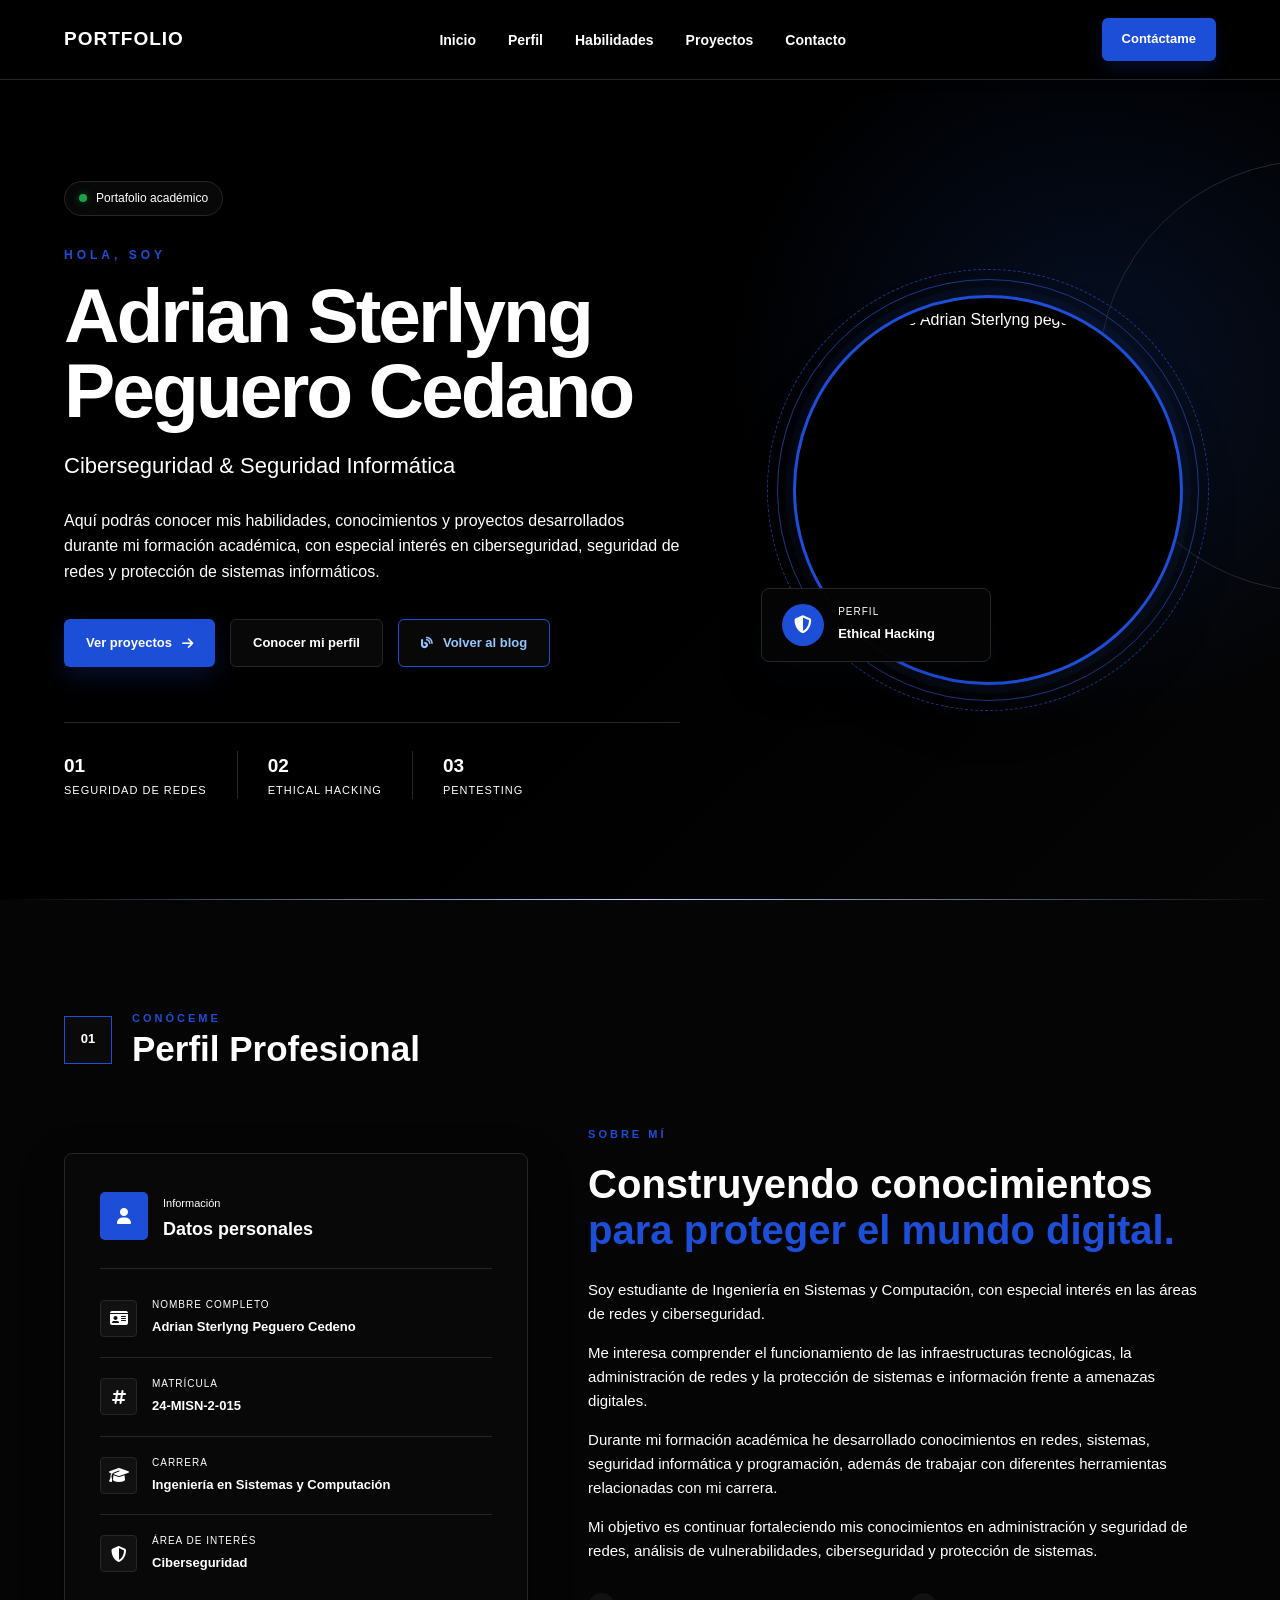
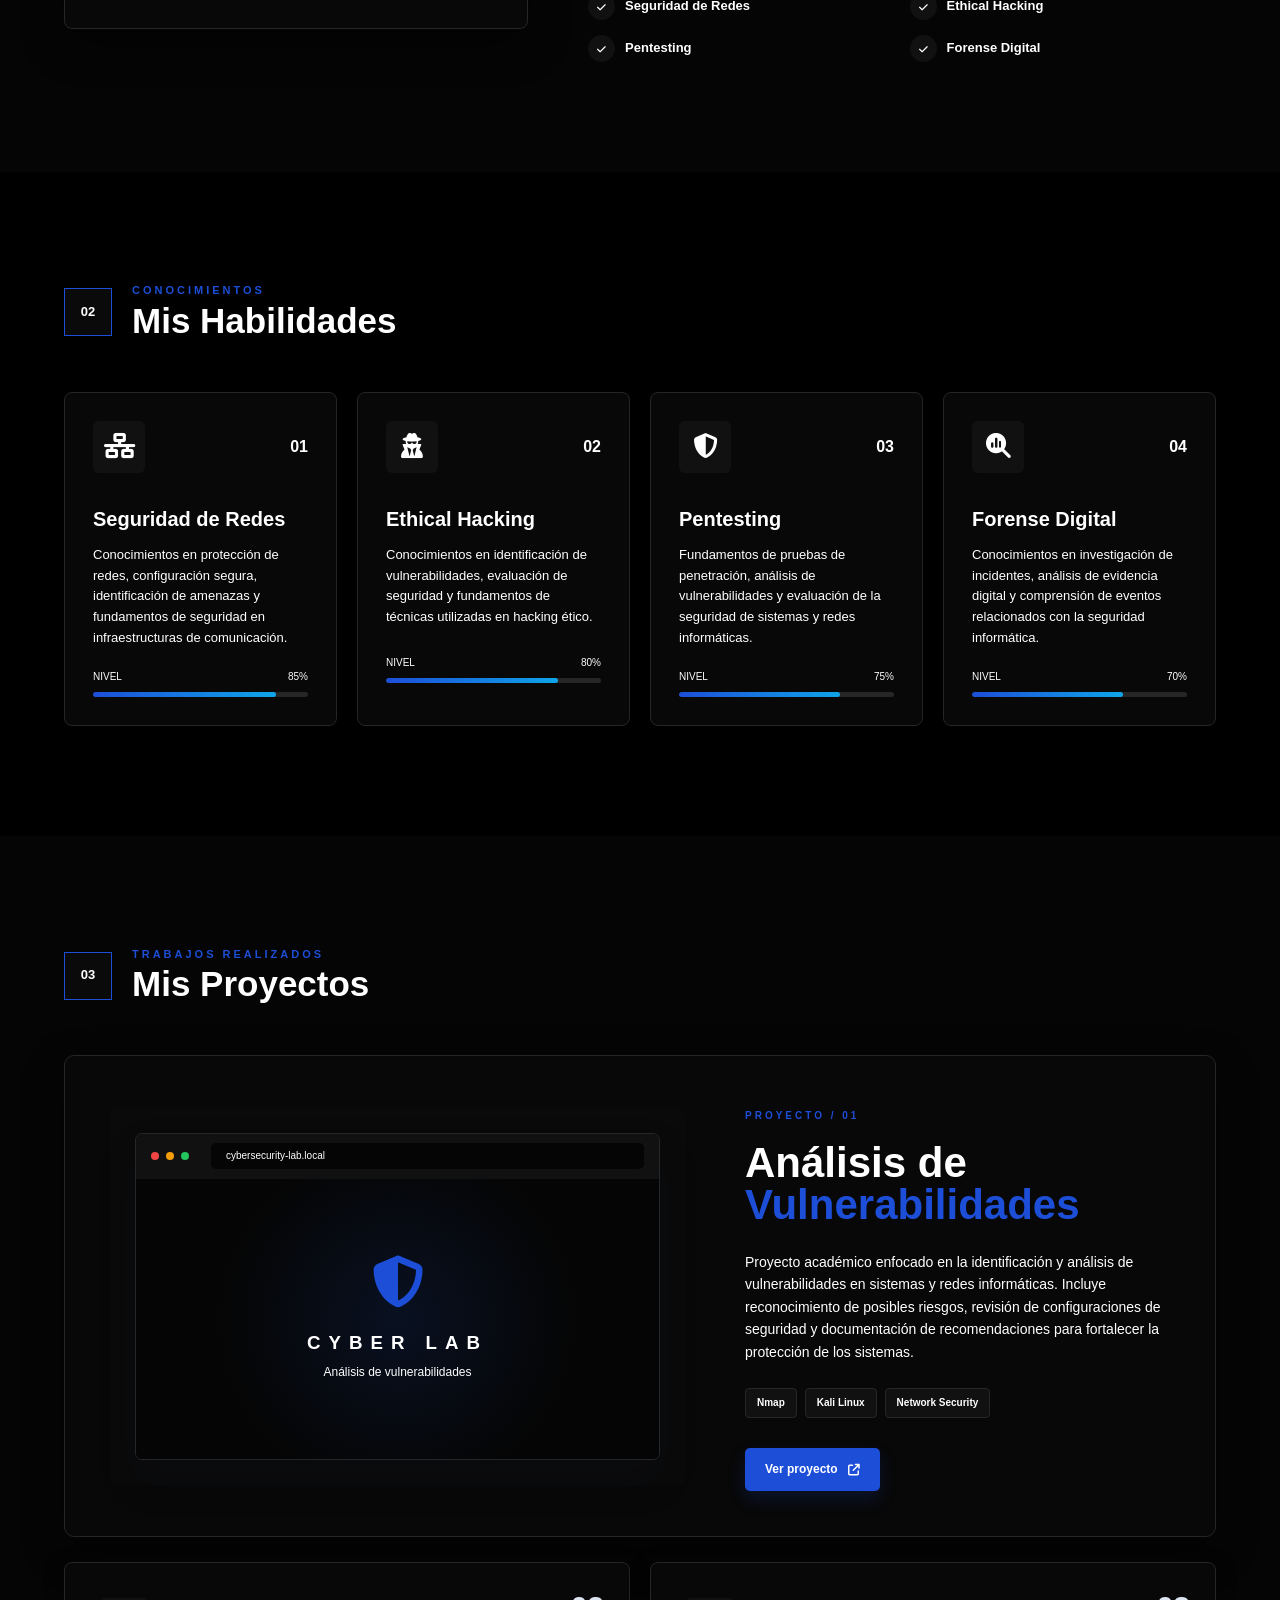
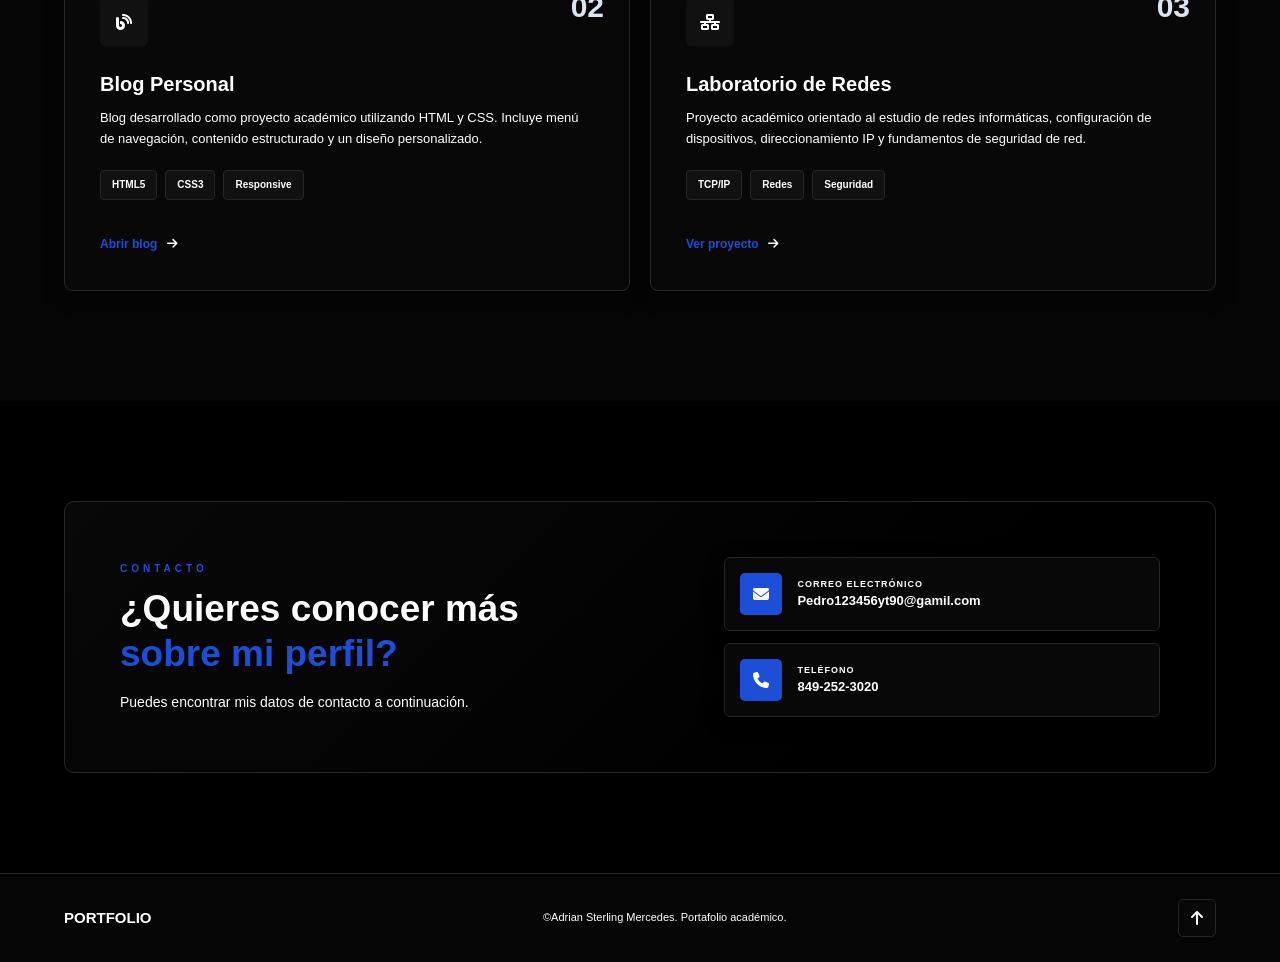
==== index.html @ 62df1074 "Update fmt.Println message from 'Hello' to 'Goodbye'" ====
<!DOCTYPE html>
<html lang="es">

<head>

    <meta charset="UTF-8">

    <meta name="viewport"
          content="width=device-width, initial-scale=1.0">

    <title>Portafolio | Adrian Sterlyng Peguero Cedano</title>

    <!-- CSS -->
    <link rel="stylesheet" href="style.css">

    <!-- FONT AWESOME -->
    <link rel="stylesheet"
          href="https://cdnjs.cloudflare.com/ajax/libs/font-awesome/6.5.2/css/all.min.css">

</head>


<body>


<!-- ==================================================
     HEADER
================================================== -->

<header class="header">

    <div class="container navbar">


        <!-- LOGO -->

        <a href="#inicio" class="logo">

            <span></span>PORTFOLIO

        </a>


        <!-- MENÚ -->

        <nav>

            <ul class="menu">

                <li>
                    <a href="#inicio">
                        Inicio
                    </a>
                </li>

                <li>
                    <a href="#perfil">
                        Perfil
                    </a>
                </li>

                <li>
                    <a href="#habilidades">
                        Habilidades
                    </a>
                </li>

                <li>
                    <a href="#proyectos">
                        Proyectos
                    </a>
                </li>

                <li>
                    <a href="#contacto">
                        Contacto
                    </a>
                </li>

            </ul>

        </nav>


        <a href="#contacto"
           class="btn-menu">

            Contáctame

        </a>


    </div>

</header>



<!-- ==================================================
     INICIO
================================================== -->

<section id="inicio"
         class="hero">


    <div class="container hero-grid">


        <!-- INFORMACIÓN -->

        <div class="hero-content">


            <div class="estado">

                <span></span>

                Portafolio académico

            </div>


            <p class="small-title">
                HOLA, SOY
            </p>


            <h1>

                <span>
                    Adrian Sterlyng Peguero Cedano
                </span>

            </h1>


            <h2>
                Ciberseguridad & Seguridad Informática
            </h2>


            <p class="hero-description">

                Aquí podrás conocer mis habilidades,
                conocimientos y proyectos desarrollados
                durante mi formación académica, con especial
                interés en ciberseguridad, seguridad de redes
                y protección de sistemas informáticos.

            </p>



            <!-- BOTONES -->

            <div class="hero-buttons">


                <a href="#proyectos"
                   class="btn-primary">

                    Ver proyectos

                    <i class="fa-solid fa-arrow-right"></i>

                </a>


                <a href="#perfil"
                   class="btn-secondary">

                    Conocer mi perfil

                </a>


                <!--
                    IMPORTANTE:
                    AJUSTA LA RUTA SI TU CARPETA "blog"
                    NO ESTÁ AL MISMO NIVEL QUE "portafolio".
                -->

         <a href="https://yudaymi.github.io/portafolio/blog/index.html"
                   class="btn-blog">

                    <i class="fa-solid fa-blog"></i>

                    Volver al blog

                </a>


            </div>




            <!-- ÁREAS -->

            <div class="quick-info">


                <div>

                    <strong>01</strong>

                    <span>
                        Seguridad de Redes
                    </span>

                </div>


                <div>

                    <strong>02</strong>

                    <span>
                        Ethical Hacking
                    </span>

                </div>


                <div>

                    <strong>03</strong>

                    <span>
                        Pentesting
                    </span>

                </div>


            </div>


        </div>



        <!-- FOTO -->

        <div class="hero-image">


            <div class="image-frame">


               <img src="img/adrian.png"
     alt="Fotografía de Adrian Sterlyng peguero cedeno">

                <div class="image-tag">


                    <i class="fa-solid fa-shield-halved"></i>


                    <div>

                        <small>
                            Perfil
                        </small>

                        <strong>
                            Ethical Hacking
                        </strong>

                    </div>


                </div>


            </div>


        </div>


    </div>


</section>



<!-- ==================================================
     PERFIL
================================================== -->

<section id="perfil"
         class="profile-section">


    <div class="container">


        <!-- CABECERA -->

        <div class="section-header">


            <span class="section-number">
                01
            </span>


            <div>

                <p>
                    CONÓCEME
                </p>

                <h2>
                    Perfil Profesional
                </h2>

            </div>


        </div>



        <div class="profile-grid">



            <!-- DATOS PERSONALES -->

            <div class="personal-card">


                <div class="card-header">


                    <div class="profile-icon">

                        <i class="fa-solid fa-user"></i>

                    </div>


                    <div>

                        <small>
                            Información
                        </small>

                        <h3>
                            Datos personales
                        </h3>

                    </div>


                </div>



                <div class="personal-info">



                    <!-- NOMBRE -->

                    <div class="info-row">


                        <div class="info-icon">

                            <i class="fa-solid fa-id-card"></i>

                        </div>


                        <div>

                            <span>
                                Nombre completo
                            </span>

                            <strong>
                                Adrian Sterlyng Peguero Cedeno
                            </strong>

                        </div>


                    </div>



                    <!-- MATRÍCULA -->

                    <div class="info-row">


                        <div class="info-icon">

                            <i class="fa-solid fa-hashtag"></i>

                        </div>


                        <div>

                            <span>
                                Matrícula
                            </span>

                            <!-- CAMBIA TU MATRÍCULA -->
                            <strong>
                                24-MISN-2-015
                            </strong>

                        </div>


                    </div>



                    <!-- CARRERA -->

                    <div class="info-row">


                        <div class="info-icon">

                            <i class="fa-solid fa-graduation-cap"></i>

                        </div>


                        <div>

                            <span>
                                Carrera
                            </span>

                            <strong>
                                Ingeniería en Sistemas y Computación
                            </strong>

                        </div>


                    </div>



                    <!-- ÁREA -->

                    <div class="info-row">


                        <div class="info-icon">

                            <i class="fa-solid fa-shield-halved"></i>

                        </div>


                        <div>

                            <span>
                                Área de interés
                            </span>

                            <strong>
                                Ciberseguridad
                            </strong>

                        </div>


                    </div>


                </div>


            </div>



            <!-- SOBRE MÍ -->

            <div class="about-content">


                <span class="tag">

                    SOBRE MÍ

                </span>


                <h3>

                    Construyendo conocimientos

                    <span>
                        para proteger el mundo digital.
                    </span>

                </h3>


                <p>

                    Soy estudiante de Ingeniería en Sistemas
                    y Computación, con especial interés en las
                    áreas de redes y ciberseguridad.

                </p>


                <p>

                    Me interesa comprender el funcionamiento
                    de las infraestructuras tecnológicas,
                    la administración de redes y la protección
                    de sistemas e información frente a amenazas
                    digitales.

                </p>


                <p>

                    Durante mi formación académica he desarrollado
                    conocimientos en redes, sistemas, seguridad
                    informática y programación, además de trabajar
                    con diferentes herramientas relacionadas
                    con mi carrera.

                </p>


                <p>

                    Mi objetivo es continuar fortaleciendo mis
                    conocimientos en administración y seguridad
                    de redes, análisis de vulnerabilidades,
                    ciberseguridad y protección de sistemas.

                </p>



                <!-- ÁREAS -->

                <div class="about-features">


                    <div>

                        <i class="fa-solid fa-check"></i>

                        Seguridad de Redes

                    </div>


                    <div>

                        <i class="fa-solid fa-check"></i>

                        Ethical Hacking

                    </div>


                    <div>

                        <i class="fa-solid fa-check"></i>

                        Pentesting

                    </div>


                    <div>

                        <i class="fa-solid fa-check"></i>

                        Forense Digital

                    </div>


                </div>


            </div>


        </div>


    </div>


</section>



<!-- ==================================================
     HABILIDADES
================================================== -->

<section id="habilidades"
         class="skills-section">


    <div class="container">


        <!-- CABECERA -->

        <div class="section-header">


            <span class="section-number">
                02
            </span>


            <div>

                <p>
                    CONOCIMIENTOS
                </p>

                <h2>
                    Mis Habilidades
                </h2>

            </div>


        </div>



        <div class="skills-grid">



            <!-- ======================================
                 SEGURIDAD DE REDES
            ======================================= -->

            <article class="skill-card">


                <div class="skill-top">


                    <div class="skill-icon">

                        <i class="fa-solid fa-network-wired"></i>

                    </div>


                    <span>
                        01
                    </span>


                </div>


                <h3>
                    Seguridad de Redes
                </h3>


                <p>

                    Conocimientos en protección de redes,
                    configuración segura, identificación de
                    amenazas y fundamentos de seguridad en
                    infraestructuras de comunicación.

                </p>


                <div class="progress">


                    <div class="progress-info">

                        <span>Nivel</span>

                        <span>85%</span>

                    </div>


                    <div class="progress-bar">

                        <span style="width: 85%;"></span>

                    </div>


                </div>


            </article>



            <!-- ======================================
                 ETHICAL HACKING
            ======================================= -->

            <article class="skill-card">


                <div class="skill-top">


                    <div class="skill-icon">

                        <i class="fa-solid fa-user-secret"></i>

                    </div>


                    <span>
                        02
                    </span>


                </div>


                <h3>
                    Ethical Hacking
                </h3>


                <p>

                    Conocimientos en identificación de
                    vulnerabilidades, evaluación de seguridad
                    y fundamentos de técnicas utilizadas
                    en hacking ético.

                </p>


                <div class="progress">


                    <div class="progress-info">

                        <span>Nivel</span>

                        <span>80%</span>

                    </div>


                    <div class="progress-bar">

                        <span style="width: 80%;"></span>

                    </div>


                </div>


            </article>



            <!-- ======================================
                 PENTESTING
            ======================================= -->

            <article class="skill-card">


                <div class="skill-top">


                    <div class="skill-icon">

                        <i class="fa-solid fa-shield-halved"></i>

                    </div>


                    <span>
                        03
                    </span>


                </div>


                <h3>
                    Pentesting
                </h3>


                <p>

                    Fundamentos de pruebas de penetración,
                    análisis de vulnerabilidades y evaluación
                    de la seguridad de sistemas y redes
                    informáticas.

                </p>


                <div class="progress">


                    <div class="progress-info">

                        <span>Nivel</span>

                        <span>75%</span>

                    </div>


                    <div class="progress-bar">

                        <span style="width: 75%;"></span>

                    </div>


                </div>


            </article>



            <!-- ======================================
                 FORENSE DIGITAL
            ======================================= -->

            <article class="skill-card">


                <div class="skill-top">


                    <div class="skill-icon">

                        <i class="fa-solid fa-magnifying-glass-chart"></i>

                    </div>


                    <span>
                        04
                    </span>


                </div>


                <h3>
                    Forense Digital
                </h3>


                <p>

                    Conocimientos en investigación de
                    incidentes, análisis de evidencia digital
                    y comprensión de eventos relacionados
                    con la seguridad informática.

                </p>


                <div class="progress">


                    <div class="progress-info">

                        <span>Nivel</span>

                        <span>70%</span>

                    </div>


                    <div class="progress-bar">

                        <span style="width: 70%;"></span>

                    </div>


                </div>


            </article>


        </div>


    </div>


</section>



<!-- ==================================================
     PROYECTOS
================================================== -->

<section id="proyectos"
         class="projects-section">


    <div class="container">


        <!-- CABECERA -->

        <div class="section-header">


            <span class="section-number">
                03
            </span>


            <div>

                <p>
                    TRABAJOS REALIZADOS
                </p>

                <h2>
                    Mis Proyectos
                </h2>

            </div>


        </div>



        <!-- ==================================================
             PROYECTO 01
             CIBERSEGURIDAD
        ================================================== -->

        <article class="project-large">


            <!-- PARTE IZQUIERDA -->

            <div class="project-preview">


                <div class="browser">


                    <!-- BARRA DEL NAVEGADOR -->

                    <div class="browser-top">


                        <span></span>

                        <span></span>

                        <span></span>


                        <div class="browser-url">

                            cybersecurity-lab.local

                        </div>


                    </div>



                    <!-- CONTENIDO -->

                    <div class="browser-content">


                        <i class="fa-solid fa-shield-halved"></i>


                        <h3>
                            CYBER LAB
                        </h3>


                        <p>
                            Análisis de vulnerabilidades
                        </p>


                    </div>


                </div>


            </div>



            <!-- PARTE DERECHA -->

            <div class="project-description">


                <span class="project-number">

                    PROYECTO / 01

                </span>


                <h3>

                    Análisis de

                    <span>
                        Vulnerabilidades
                    </span>

                </h3>


                <p>

                    Proyecto académico enfocado en la
                    identificación y análisis de vulnerabilidades
                    en sistemas y redes informáticas.

                    Incluye reconocimiento de posibles riesgos,
                    revisión de configuraciones de seguridad
                    y documentación de recomendaciones para
                    fortalecer la protección de los sistemas.

                </p>



                <!-- TECNOLOGÍAS -->

                <div class="technologies">


                    <span>
                        Nmap
                    </span>


                    <span>
                        Kali Linux
                    </span>


                    <span>
                        Network Security
                    </span>


                </div>



                <a href="#"
                   class="project-button">

                    Ver proyecto

                    <i class="fa-solid fa-arrow-up-right-from-square"></i>

                </a>


            </div>


        </article>



        <!-- ==================================================
             PROYECTOS SECUNDARIOS
        ================================================== -->

        <div class="small-projects">



            <!-- ==================================================
                 PROYECTO 02
                 BLOG OBLIGATORIO
            ================================================== -->

            <article class="small-project">


                <span>
                    02
                </span>


                <div class="small-icon">

                    <i class="fa-solid fa-blog"></i>

                </div>


                <h3>
                    Blog Personal
                </h3>


                <p>

                    Blog desarrollado como proyecto académico
                    utilizando HTML y CSS. Incluye menú de
                    navegación, contenido estructurado y
                    un diseño personalizado.

                </p>



                <div class="technologies">


                    <span>
                        HTML5
                    </span>


                    <span>
                        CSS3
                    </span>


                    <span>
                        Responsive
                    </span>


                </div>



                <!--
                    IMPORTANTE:
                    AJUSTA LA RUTA SI TU CARPETA "blog"
                    NO ESTÁ AL MISMO NIVEL QUE "portafolio".
                -->

                <a href="https://yudaymi.github.io/portafolio/blog/">

                    Abrir blog

                    <i class="fa-solid fa-arrow-right"></i>

                </a>


            </article>



            <!-- ==================================================
                 PROYECTO 03
                 REDES
            ================================================== -->

            <article class="small-project">


                <span>
                    03
                </span>


                <div class="small-icon">

                    <i class="fa-solid fa-network-wired"></i>

                </div>


                <h3>
                    Laboratorio de Redes
                </h3>


                <p>

                    Proyecto académico orientado al estudio
                    de redes informáticas, configuración de
                    dispositivos, direccionamiento IP y
                    fundamentos de seguridad de red.

                </p>



                <div class="technologies">


                    <span>
                        TCP/IP
                    </span>


                    <span>
                        Redes
                    </span>


                    <span>
                        Seguridad
                    </span>


                </div>



                <a href="#">

                    Ver proyecto

                    <i class="fa-solid fa-arrow-right"></i>

                </a>


            </article>


        </div>


    </div>


</section>



<!-- ==================================================
     CONTACTO
================================================== -->

<section id="contacto"
         class="contact-section">


    <div class="container">


        <div class="contact-box">



            <!-- TEXTO -->

            <div class="contact-content">


                <p class="contact-small">

                    CONTACTO

                </p>


                <h2>

                    ¿Quieres conocer más

                    <span>
                        sobre mi perfil?
                    </span>

                </h2>


                <p>

                    Puedes encontrar mis datos de contacto
                    a continuación.

                </p>


            </div>



            <!-- DATOS -->

            <div class="contact-data">



                <!-- CORREO -->

                <a href="mailto:tucorreo@email.com">


                    <div>

                        <i class="fa-solid fa-envelope"></i>

                    </div>


                    <span>

                        <small>
                            Correo electrónico
                        </small>

                       Pedro123456yt90@gamil.com

                    </span>


                </a>



                <!-- TELÉFONO -->

                <a href="tel:0000000000">


                    <div>

                        <i class="fa-solid fa-phone"></i>

                    </div>


                    <span>

                        <small>
                            Teléfono
                        </small>

                        849-252-3020

                    </span>


                </a>


            </div>


        </div>


    </div>


</section>



<!-- ==================================================
     FOOTER
================================================== -->

<footer>


    <div class="container footer-content">


        <a href="#inicio"
           class="footer-logo">

            <span></span>PORTFOLIO

        </a>


        <p>

            ©Adrian Sterling Mercedes.
            Portafolio académico.

        </p>


        <a href="#inicio"
           class="go-top">

            <i class="fa-solid fa-arrow-up"></i>

        </a>


    </div>


</footer>


</body>

</html>
---- style.css ----
/* ==========================================
   CONFIGURACIÓN GENERAL
========================================== */

* {
    margin: 0;
    padding: 0;
    box-sizing: border-box;
}

:root {
    --white: #ffffff;
    --background: #ffffff;
    --background-soft: #f8fafc;
    --background-blue: #f1f6ff;

    --blue: #1d4ed8;
    --blue-dark: #163ba8;
    --blue-light: #2563eb;
    --cyan: #0284c7;

    --title: #0f172a;
    --text: #334155;
    --gray: #64748b;
    --gray-light: #94a3b8;

    --border: #e2e8f0;
    --border-blue: #bfdbfe;

    --shadow-sm: 0 5px 20px rgba(15, 23, 42, 0.06);
    --shadow-md: 0 15px 40px rgba(15, 23, 42, 0.09);
    --shadow-blue: 0 15px 40px rgba(37, 99, 235, 0.12);
}

html {
    scroll-behavior: smooth;
}

body {
    font-family: Arial, Helvetica, sans-serif;
    background: var(--background);
    color: var(--text);
    line-height: 1.6;
}

.container {
    width: 90%;
    max-width: 1200px;
    margin: auto;
}

section {
    scroll-margin-top: 90px;
}


/* ==========================================
   HEADER
========================================== */

.header {
    height: 80px;
    background: rgba(255, 255, 255, 0.96);
    border-bottom: 1px solid var(--border);

    position: sticky;
    top: 0;
    z-index: 1000;

    backdrop-filter: blur(12px);
    box-shadow: 0 2px 15px rgba(15, 23, 42, 0.04);
}

.navbar {
    height: 100%;

    display: flex;
    align-items: center;
    justify-content: space-between;
}

.logo {
    color: var(--title);
    text-decoration: none;

    font-weight: 800;
    font-size: 19px;
    letter-spacing: 1px;
}

.logo span {
    color: var(--blue);
}


/* ==========================================
   MENÚ
========================================== */

.menu {
    display: flex;
    align-items: center;
    gap: 32px;

    list-style: none;
}

.menu a {
    position: relative;

    text-decoration: none;
    color: var(--gray);

    font-size: 14px;
    font-weight: 600;

    transition: 0.3s;
}

.menu a::after {
    content: "";

    position: absolute;

    left: 0;
    bottom: -8px;

    width: 0;
    height: 2px;

    background: var(--blue);

    transition: 0.3s;
}

.menu a:hover {
    color: var(--blue);
}

.menu a:hover::after {
    width: 100%;
}

.btn-menu {
    text-decoration: none;

    background: var(--blue);
    color: white;

    padding: 11px 20px;

    border-radius: 6px;

    font-size: 13px;
    font-weight: bold;

    box-shadow: 0 8px 18px rgba(29, 78, 216, 0.18);

    transition: 0.3s;
}

.btn-menu:hover {
    background: var(--blue-dark);
    transform: translateY(-2px);
}


/* ==========================================
   HERO
========================================== */

.hero {
    min-height: calc(100vh - 80px);

    display: flex;
    align-items: center;

    position: relative;
    overflow: hidden;

    background:
        radial-gradient(
            circle at 85% 35%,
            rgba(37, 99, 235, 0.10),
            transparent 30%
        ),
        linear-gradient(
            135deg,
            #ffffff 0%,
            #ffffff 55%,
            #f5f9ff 100%
        );
}

.hero::before {
    content: "";

    position: absolute;

    left: 0;
    bottom: 0;

    width: 100%;
    height: 1px;

    background: linear-gradient(
        90deg,
        transparent,
        #bfdbfe,
        transparent
    );
}

.hero::after {
    content: "";

    position: absolute;

    width: 430px;
    height: 430px;

    right: -250px;
    top: 80px;

    border: 1px solid #dbeafe;
    border-radius: 50%;

    z-index: 0;
}

.hero-grid {
    display: grid;

    grid-template-columns: 1.15fr 0.85fr;

    align-items: center;

    gap: 80px;

    padding-top: 70px;
    padding-bottom: 70px;

    position: relative;
    z-index: 2;
}


/* ==========================================
   ESTADO
========================================== */

.estado {
    display: inline-flex;
    align-items: center;

    gap: 9px;

    color: var(--gray);

    border: 1px solid var(--border);
    background: white;

    padding: 7px 14px;

    border-radius: 30px;

    font-size: 12px;

    margin-bottom: 30px;

    box-shadow: var(--shadow-sm);
}

.estado span {
    width: 8px;
    height: 8px;

    background: #16a34a;

    border-radius: 50%;

    box-shadow: 0 0 8px rgba(22, 163, 74, 0.5);
}


/* ==========================================
   TEXTO HERO
========================================== */

.small-title {
    color: var(--blue);

    letter-spacing: 4px;

    font-size: 12px;
    font-weight: 800;

    margin-bottom: 13px;
}

.hero h1 {
    font-size: clamp(48px, 6vw, 82px);

    line-height: 0.98;
    letter-spacing: -3px;

    color: var(--title);

    margin-bottom: 20px;
}

.hero h1 span {
    display: block;
    color: var(--blue);
}

.hero h2 {
    color: #475569;

    font-size: 22px;
    font-weight: 500;

    margin-bottom: 24px;
}

.hero-description {
    max-width: 630px;

    color: var(--gray);

    font-size: 16px;

    margin-bottom: 35px;
}


/* ==========================================
   BOTONES HERO
========================================== */

.hero-buttons {
    display: flex;
    flex-wrap: wrap;

    gap: 15px;

    margin-bottom: 55px;
}

.btn-primary,
.btn-secondary,
.btn-blog {
    display: inline-flex;

    align-items: center;
    justify-content: center;

    gap: 10px;

    min-height: 48px;

    padding: 0 22px;

    text-decoration: none;

    font-size: 13px;
    font-weight: bold;

    border-radius: 6px;

    transition: 0.3s;
}

.btn-primary {
    background: var(--blue);
    color: white;

    box-shadow: 0 10px 25px rgba(29, 78, 216, 0.20);
}

.btn-primary:hover {
    transform: translateY(-3px);

    background: var(--blue-dark);

    box-shadow: 0 15px 30px rgba(29, 78, 216, 0.25);
}

.btn-secondary {
    color: var(--title);

    border: 1px solid var(--border);

    background: white;
}

.btn-secondary:hover {
    color: var(--blue);

    border-color: var(--border-blue);

    background: var(--background-blue);

    transform: translateY(-3px);
}


/* BOTÓN VOLVER AL BLOG */

.btn-blog {
    color: var(--blue);

    border: 1px solid var(--border-blue);

    background: transparent;
}

.btn-blog i {
    font-size: 12px;
}

.btn-blog:hover {
    color: white;

    background: var(--blue);

    border-color: var(--blue);

    transform: translateY(-3px);

    box-shadow: 0 10px 25px rgba(29, 78, 216, 0.20);
}


/* ==========================================
   INFORMACIÓN RÁPIDA
========================================== */

.quick-info {
    display: flex;

    border-top: 1px solid var(--border);

    padding-top: 28px;
}

.quick-info div {
    min-width: 120px;

    padding-right: 30px;
    margin-right: 30px;

    border-right: 1px solid var(--border);
}

.quick-info div:last-child {
    border-right: none;
}

.quick-info strong {
    display: block;

    font-size: 19px;

    color: var(--title);
}

.quick-info span {
    display: block;

    color: var(--gray);

    font-size: 11px;

    text-transform: uppercase;

    letter-spacing: 1px;
}


/* ==========================================
   FOTO PERSONAL CIRCULAR
========================================== */

.hero-image {
    position: relative;

    display: flex;
    align-items: center;
    justify-content: center;
}

.image-frame {
    width: 390px;
    height: 390px;

    position: relative;

    padding: 9px;

    background: white;

    border: 3px solid var(--blue);

    border-radius: 50%;

    box-shadow:
        0 25px 60px rgba(15, 23, 42, 0.15),
        0 0 0 8px rgba(37, 99, 235, 0.05);
}


/* DECORACIÓN EXTERIOR */

.image-frame::before {
    content: "";

    position: absolute;

    width: 420px;
    height: 420px;

    top: 50%;
    left: 50%;

    transform: translate(-50%, -50%);

    border: 1px solid #bfdbfe;

    border-radius: 50%;

    z-index: -1;
}

.image-frame::after {
    content: "";

    position: absolute;

    width: 440px;
    height: 440px;

    top: 50%;
    left: 50%;

    transform: translate(-50%, -50%);

    border: 1px dashed #dbeafe;

    border-radius: 50%;

    z-index: -2;
}


/* IMAGEN */

.image-frame img {
    width: 100%;
    height: 100%;

    object-fit: cover;
    object-position: center;

    border-radius: 50%;

    display: block;
}


/* ==========================================
   TARJETA SOBRE FOTO
========================================== */

.image-tag {
    position: absolute;

    bottom: 20px;
    left: -35px;

    display: flex;
    align-items: center;

    gap: 14px;

    background: rgba(255, 255, 255, 0.98);

    border: 1px solid var(--border);

    padding: 15px 20px;

    min-width: 230px;

    border-radius: 8px;

    box-shadow: 0 18px 45px rgba(15, 23, 42, 0.15);

    z-index: 5;
}

.image-tag > i {
    width: 42px;
    height: 42px;

    display: grid;
    place-items: center;

    background: var(--blue);

    color: white;

    font-size: 18px;

    border-radius: 50%;
}

.image-tag small {
    display: block;

    color: var(--gray);

    font-size: 10px;

    text-transform: uppercase;

    letter-spacing: 1px;
}

.image-tag strong {
    color: var(--title);

    font-size: 13px;
}


/* ==========================================
   CABECERAS DE SECCIONES
========================================== */

.section-header {
    display: flex;

    align-items: center;

    gap: 20px;

    margin-bottom: 50px;
}

.section-number {
    display: grid;
    place-items: center;

    width: 48px;
    height: 48px;

    border: 1px solid var(--border-blue);

    background: #eff6ff;

    color: var(--blue);

    font-size: 13px;
    font-weight: 800;
}

.section-header p {
    color: var(--blue);

    font-size: 11px;
    font-weight: bold;

    letter-spacing: 3px;
}

.section-header h2 {
    color: var(--title);

    font-size: 35px;

    line-height: 1.2;
}


/* ==========================================
   PERFIL
========================================== */

.profile-section {
    padding: 110px 0;

    background: var(--background-soft);
}

.profile-grid {
    display: grid;

    grid-template-columns: 0.85fr 1.15fr;

    gap: 60px;

    align-items: center;
}


/* ==========================================
   TARJETA DATOS PERSONALES
========================================== */

.personal-card {
    background: white;

    border: 1px solid var(--border);

    padding: 35px;

    border-radius: 8px;

    box-shadow: var(--shadow-md);
}

.card-header {
    display: flex;

    align-items: center;

    gap: 15px;

    padding-bottom: 25px;

    margin-bottom: 10px;

    border-bottom: 1px solid var(--border);
}

.profile-icon {
    width: 48px;
    height: 48px;

    display: grid;
    place-items: center;

    background: var(--blue);

    color: white;

    border-radius: 5px;
}

.card-header small {
    color: var(--gray);

    font-size: 11px;
}

.card-header h3 {
    color: var(--title);

    font-size: 18px;
}


/* ==========================================
   DATOS
========================================== */

.info-row {
    display: flex;

    align-items: center;

    gap: 15px;

    padding: 18px 0;

    border-bottom: 1px solid var(--border);
}

.info-row:last-child {
    border-bottom: none;
}

.info-icon {
    width: 37px;
    height: 37px;

    display: grid;
    place-items: center;

    color: var(--blue);

    border: 1px solid var(--border-blue);

    background: #eff6ff;

    border-radius: 4px;
}

.info-row span {
    display: block;

    color: var(--gray);

    font-size: 10px;

    text-transform: uppercase;

    letter-spacing: 1px;
}

.info-row strong {
    color: var(--title);

    font-size: 13px;
}


/* ==========================================
   SOBRE MÍ
========================================== */

.tag {
    color: var(--blue);

    font-size: 11px;
    font-weight: bold;

    letter-spacing: 3px;
}

.about-content h3 {
    max-width: 650px;

    color: var(--title);

    font-size: 40px;

    line-height: 1.15;

    margin: 16px 0 25px;
}

.about-content h3 span {
    color: var(--blue);
}

.about-content p {
    color: var(--gray);

    margin-bottom: 15px;

    font-size: 15px;
}

.about-features {
    display: grid;

    grid-template-columns: repeat(2, 1fr);

    gap: 15px;

    margin-top: 30px;
}

.about-features div {
    display: flex;

    align-items: center;

    gap: 10px;

    color: var(--text);

    font-size: 13px;
    font-weight: 600;
}

.about-features i {
    display: grid;

    place-items: center;

    width: 27px;
    height: 27px;

    background: #dbeafe;

    color: var(--blue);

    font-size: 10px;

    border-radius: 50%;
}


/* ==========================================
   HABILIDADES
========================================== */

.skills-section {
    padding: 110px 0;

    background: white;
}

.skills-grid {
    display: grid;

    grid-template-columns: repeat(4, 1fr);

    gap: 20px;
}

.skill-card {
    padding: 28px;

    background: white;

    border: 1px solid var(--border);

    border-radius: 8px;

    box-shadow: var(--shadow-sm);

    transition: 0.3s;
}

.skill-card:hover {
    transform: translateY(-8px);

    border-color: var(--border-blue);

    box-shadow: var(--shadow-blue);
}

.skill-top {
    display: flex;

    justify-content: space-between;

    align-items: center;

    margin-bottom: 30px;
}

.skill-icon {
    display: grid;

    place-items: center;

    width: 52px;
    height: 52px;

    background: #eff6ff;

    color: var(--blue);

    font-size: 25px;

    border-radius: 6px;
}

.skill-top > span {
    color: #cbd5e1;

    font-weight: bold;
}

.skill-card h3 {
    color: var(--title);

    margin-bottom: 10px;

    font-size: 20px;
}

.skill-card p {
    min-height: 90px;

    color: var(--gray);

    font-size: 13px;
}


/* ==========================================
   BARRAS DE PROGRESO
========================================== */

.progress {
    margin-top: 20px;
}

.progress-info {
    display: flex;

    justify-content: space-between;

    margin-bottom: 7px;

    color: var(--gray);

    font-size: 10px;

    text-transform: uppercase;
}

.progress-bar {
    height: 5px;

    background: #e2e8f0;

    overflow: hidden;

    border-radius: 20px;
}

.progress-bar span {
    display: block;

    height: 100%;

    background: linear-gradient(
        90deg,
        var(--blue),
        #0ea5e9
    );

    border-radius: 20px;
}


/* ==========================================
   PROYECTOS
========================================== */

.projects-section {
    padding: 110px 0;

    background: var(--background-soft);
}

.project-large {
    display: grid;

    grid-template-columns: 1.15fr 0.85fr;

    gap: 60px;

    align-items: center;

    padding: 45px;

    background: white;

    border: 1px solid var(--border);

    border-radius: 10px;

    box-shadow: var(--shadow-md);
}


/* ==========================================
   VISTA DEL PROYECTO
========================================== */

.project-preview {
    padding: 25px;

    background: #eff6ff;

    border-radius: 8px;
}

.browser {
    background: white;

    border: 1px solid #cbd5e1;

    border-radius: 7px;

    overflow: hidden;

    box-shadow: 0 20px 40px rgba(15, 23, 42, 0.14);
}

.browser-top {
    height: 45px;

    display: flex;

    align-items: center;

    gap: 7px;

    padding: 0 15px;

    background: #e2e8f0;
}

.browser-top > span {
    width: 8px;
    height: 8px;

    border-radius: 50%;

    background: #94a3b8;
}

.browser-top > span:nth-child(1) {
    background: #ef4444;
}

.browser-top > span:nth-child(2) {
    background: #f59e0b;
}

.browser-top > span:nth-child(3) {
    background: #22c55e;
}

.browser-url {
    margin-left: 15px;

    flex: 1;

    background: white;

    padding: 5px 15px;

    color: var(--gray);

    font-size: 10px;

    border-radius: 5px;
}

.browser-content {
    height: 280px;

    display: flex;

    flex-direction: column;

    align-items: center;
    justify-content: center;

    background:
        radial-gradient(
            circle at center,
            rgba(37, 99, 235, 0.08),
            transparent 60%
        ),
        #ffffff;
}

.browser-content i {
    color: var(--blue);

    font-size: 52px;

    margin-bottom: 20px;
}

.browser-content h3 {
    color: var(--title);

    letter-spacing: 8px;
}

.browser-content p {
    color: var(--gray);

    font-size: 12px;

    margin-top: 5px;
}


/* ==========================================
   DESCRIPCIÓN PROYECTO
========================================== */

.project-number {
    color: var(--blue);

    font-size: 10px;

    letter-spacing: 3px;

    font-weight: bold;
}

.project-description h3 {
    color: var(--title);

    font-size: 42px;

    line-height: 1;

    margin: 15px 0 25px;
}

.project-description h3 span {
    display: block;

    color: var(--blue);
}

.project-description p {
    color: var(--gray);

    font-size: 14px;

    margin-bottom: 25px;
}

.technologies {
    display: flex;

    gap: 8px;

    flex-wrap: wrap;

    margin-bottom: 30px;
}

.technologies span {
    background: #eff6ff;

    color: var(--blue);

    padding: 6px 11px;

    font-size: 10px;
    font-weight: 700;

    border: 1px solid var(--border-blue);

    border-radius: 4px;
}

.project-button {
    display: inline-flex;

    align-items: center;

    gap: 10px;

    background: var(--blue);

    padding: 12px 20px;

    color: white;

    font-size: 12px;
    font-weight: bold;

    text-decoration: none;

    border-radius: 5px;

    box-shadow: 0 8px 18px rgba(29, 78, 216, 0.18);

    transition: 0.3s;
}

.project-button:hover {
    transform: translateY(-3px);

    background: var(--blue-dark);

    box-shadow: 0 13px 25px rgba(29, 78, 216, 0.25);
}


/* ==========================================
   PROYECTOS PEQUEÑOS
========================================== */

.small-projects {
    display: grid;

    grid-template-columns: repeat(2, 1fr);

    gap: 20px;

    margin-top: 25px;
}

.small-project {
    position: relative;

    padding: 35px;

    background: white;

    border: 1px solid var(--border);

    border-radius: 8px;

    box-shadow: var(--shadow-sm);

    transition: 0.3s;
}

.small-project:hover {
    transform: translateY(-5px);

    border-color: var(--border-blue);

    box-shadow: var(--shadow-blue);
}

.small-project > span {
    position: absolute;

    right: 25px;
    top: 20px;

    color: #dbe4ef;

    font-weight: bold;

    font-size: 30px;
}

.small-icon {
    width: 48px;
    height: 48px;

    display: grid;
    place-items: center;

    background: #eff6ff;

    color: var(--blue);

    margin-bottom: 22px;

    border-radius: 5px;
}

.small-project h3 {
    color: var(--title);

    font-size: 20px;

    margin-bottom: 8px;
}

.small-project p {
    color: var(--gray);

    font-size: 13px;

    margin-bottom: 20px;
}

.small-project a {
    color: var(--blue);

    text-decoration: none;

    font-size: 12px;

    font-weight: bold;
}

.small-project a:hover {
    color: var(--blue-dark);
}

.small-project a i {
    margin-left: 6px;
}


/* ==========================================
   CONTACTO
========================================== */

.contact-section {
    padding: 100px 0;

    background: white;
}

.contact-box {
    display: grid;

    grid-template-columns: 1fr 0.8fr;

    gap: 60px;

    align-items: center;

    padding: 55px;

    background:
        linear-gradient(
            135deg,
            #eff6ff 0%,
            #ffffff 75%
        );

    border: 1px solid var(--border-blue);

    border-radius: 10px;

    box-shadow: var(--shadow-md);
}

.contact-small {
    color: var(--blue);

    font-size: 10px;

    font-weight: bold;

    letter-spacing: 4px;

    margin-bottom: 10px;
}

.contact-content h2 {
    color: var(--title);

    font-size: 37px;

    line-height: 1.2;

    margin-bottom: 15px;
}

.contact-content h2 span {
    display: block;

    color: var(--blue);
}

.contact-content > p:last-child {
    color: var(--gray);

    font-size: 14px;
}


/* ==========================================
   DATOS DE CONTACTO
========================================== */

.contact-data {
    display: flex;

    flex-direction: column;

    gap: 12px;
}

.contact-data a {
    display: flex;

    align-items: center;

    gap: 15px;

    text-decoration: none;

    color: var(--title);

    background: white;

    border: 1px solid var(--border);

    padding: 15px;

    border-radius: 6px;

    box-shadow: var(--shadow-sm);

    transition: 0.3s;
}

.contact-data a:hover {
    border-color: var(--border-blue);

    transform: translateX(4px);

    box-shadow: var(--shadow-blue);
}

.contact-data a > div {
    width: 42px;
    height: 42px;

    display: grid;
    place-items: center;

    background: var(--blue);

    color: white;

    border-radius: 5px;
}

.contact-data small {
    display: block;

    color: var(--gray);

    font-size: 9px;

    text-transform: uppercase;

    letter-spacing: 1px;
}

.contact-data span {
    color: var(--title);

    font-size: 13px;

    font-weight: 600;
}


/* ==========================================
   FOOTER
========================================== */

footer {
    background: #f8fafc;

    border-top: 1px solid var(--border);

    padding: 25px 0;
}

.footer-content {
    display: flex;

    justify-content: space-between;

    align-items: center;
}

.footer-logo {
    color: var(--title);

    text-decoration: none;

    font-weight: bold;

    font-size: 15px;
}

.footer-logo span {
    color: var(--blue);
}

.footer-content p {
    color: var(--gray);

    font-size: 11px;
}

.go-top {
    display: grid;

    place-items: center;

    width: 38px;
    height: 38px;

    color: var(--blue);

    text-decoration: none;

    background: white;

    border: 1px solid var(--border);

    border-radius: 5px;

    transition: 0.3s;
}

.go-top:hover {
    color: white;

    background: var(--blue);

    border-color: var(--blue);

    transform: translateY(-3px);
}


/* ==========================================
   TABLET
========================================== */

@media (max-width: 1000px) {

    .menu {
        gap: 18px;
    }

    .hero-grid {
        grid-template-columns: 1fr;

        text-align: center;
    }

    .hero-description {
        margin-left: auto;
        margin-right: auto;
    }

    .hero-buttons,
    .quick-info {
        justify-content: center;
    }

    .hero-image {
        margin-top: 30px;
    }

    /* FOTO CIRCULAR TABLET */

    .image-frame {
        width: 350px;
        height: 350px;
    }

    .image-frame::before {
        width: 380px;
        height: 380px;
    }

    .image-frame::after {
        width: 400px;
        height: 400px;
    }

    .profile-grid {
        grid-template-columns: 1fr;
    }

    .skills-grid {
        grid-template-columns: repeat(2, 1fr);
    }

    .project-large {
        grid-template-columns: 1fr;
    }

    .contact-box {
        grid-template-columns: 1fr;
    }

}


/* ==========================================
   CELULARES
========================================== */

@media (max-width: 720px) {

    /* HEADER */

    .header {
        height: auto;
    }

    .navbar {
        flex-direction: column;

        gap: 15px;

        padding: 17px 0;
    }

    .menu {
        flex-wrap: wrap;

        justify-content: center;

        gap: 12px 18px;
    }

    .menu a {
        font-size: 11px;
    }

    .menu a::after {
        display: none;
    }

    .btn-menu {
        display: none;
    }


    /* HERO */

    .hero-grid {
        padding-top: 55px;

        gap: 60px;
    }

    .hero h1 {
        font-size: 48px;

        letter-spacing: -2px;
    }

    .hero h2 {
        font-size: 18px;
    }

    .hero-description {
        font-size: 14px;
    }

    .hero-buttons {
        flex-direction: column;

        max-width: 300px;

        margin-left: auto;
        margin-right: auto;
        margin-bottom: 40px;
    }

    .quick-info {
        flex-wrap: wrap;

        gap: 20px;
    }

    .quick-info div {
        min-width: auto;

        margin: 0;

        padding: 0 20px;

        border-right: none;
    }


    /* FOTO CIRCULAR CELULAR */

    .image-frame {
        width: 280px;
        height: 280px;
    }

    .image-frame::before {
        width: 305px;
        height: 305px;
    }

    .image-frame::after {
        width: 325px;
        height: 325px;
    }

    .image-tag {
        left: 50%;
        bottom: -30px;

        transform: translateX(-50%);

        width: 230px;
    }


    /* CABECERAS */

    .section-header h2 {
        font-size: 27px;
    }


    /* SECCIONES */

    .profile-section,
    .skills-section,
    .projects-section,
    .contact-section {
        padding: 75px 0;
    }


    /* PERFIL */

    .personal-card {
        padding: 25px;
    }

    .about-content h3 {
        font-size: 30px;
    }

    .about-features {
        grid-template-columns: 1fr;
    }


    /* HABILIDADES */

    .skills-grid {
        grid-template-columns: 1fr;
    }


    /* PROYECTOS */

    .project-large {
        padding: 20px;

        gap: 35px;
    }

    .project-preview {
        padding: 10px;
    }

    .browser-content {
        height: 220px;
    }

    .browser-content h3 {
        letter-spacing: 4px;
    }

    .project-description h3 {
        font-size: 33px;
    }

    .small-projects {
        grid-template-columns: 1fr;
    }


    /* CONTACTO */

    .contact-box {
        grid-template-columns: 1fr;

        padding: 30px;

        gap: 35px;
    }

    .contact-content h2 {
        font-size: 29px;
    }


    /* FOOTER */

    .footer-content {
        flex-direction: column;

        gap: 17px;

        text-align: center;
    }

}


/* ==========================================
   CELULARES PEQUEÑOS
========================================== */

@media (max-width: 420px) {

    .container {
        width: 92%;
    }

    .hero h1 {
        font-size: 40px;
    }

    .hero h2 {
        font-size: 16px;
    }


    /* FOTO CIRCULAR */

    .image-frame {
        width: 240px;
        height: 240px;
    }

    .image-frame::before {
        width: 260px;
        height: 260px;
    }

    .image-frame::after {
        width: 275px;
        height: 275px;
    }


    .quick-info div {
        width: 100%;
    }

    .section-header {
        align-items: flex-start;
    }

    .section-number {
        flex-shrink: 0;
    }

    .section-header h2 {
        font-size: 24px;
    }

    .about-content h3 {
        font-size: 26px;
    }

    .project-description h3 {
        font-size: 29px;
    }

    .contact-content h2 {
        font-size: 26px;
    }

}

/* ==========================================================
   TEMA NEGRO
   SOLO CAMBIO DE COLORES - NO MODIFICA ESTRUCTURA NI DISEÑO
========================================================== */

:root {
    --white: #ffffff;

    --background: #000000;
    --background-soft: #050505;
    --background-blue: #0a0a0a;

    --blue: #1d4ed8;
    --blue-dark: #163ba8;
    --blue-light: #2563eb;
    --cyan: #0284c7;

    --title: #ffffff;
    --text: #ffffff;
    --gray: #ffffff;
    --gray-light: #d1d5db;

    --border: #262626;
    --border-blue: #1d4ed8;

    --shadow-sm: 0 5px 20px rgba(0, 0, 0, 0.35);
    --shadow-md: 0 15px 40px rgba(0, 0, 0, 0.45);
    --shadow-blue: 0 15px 40px rgba(37, 99, 235, 0.18);
}

html,
body {
    background: #000000;
    color: #ffffff;
}

/* HEADER */
.header {
    background: rgba(0, 0, 0, 0.96);
    border-bottom-color: #262626;
}

.logo,
.menu a {
    color: #ffffff;
}

/* HERO */
.hero {
    background:
        radial-gradient(
            circle at 85% 35%,
            rgba(37, 99, 235, 0.15),
            transparent 30%
        ),
        linear-gradient(
            135deg,
            #000000 0%,
            #000000 55%,
            #050505 100%
        );
}

.hero::after {
    border-color: #1f2937;
}

.estado {
    background: #080808;
    color: #ffffff;
    border-color: #262626;
}

.hero h1,
.hero h2,
.hero-description,
.quick-info strong,
.quick-info span {
    color: #ffffff;
}

.btn-secondary {
    background: #080808;
    color: #ffffff;
    border-color: #262626;
}

.btn-secondary:hover {
    background: #111111;
    color: #ffffff;
    border-color: var(--blue);
}

.btn-blog {
    color: #93c5fd;
    border-color: #1d4ed8;
    background: #080808;
}

.btn-blog:hover {
    color: #ffffff;
    background: var(--blue);
    border-color: var(--blue);
}

.quick-info,
.quick-info div {
    border-color: #262626;
}

/* FOTO */
.image-frame {
    background: #000000;
}

.image-frame::before,
.image-frame::after {
    border-color: #1e3a8a;
}

.image-tag {
    background: rgba(5, 5, 5, 0.98);
    border-color: #262626;
}

.image-tag small,
.image-tag strong {
    color: #ffffff;
}

/* CABECERAS */
.section-header h2 {
    color: #ffffff;
}

.section-number {
    background: #0a0a0a;
    color: #ffffff;
    border-color: var(--blue);
}

/* PERFIL */
.profile-section {
    background: #050505;
}

.personal-card {
    background: #080808;
    border-color: #262626;
}

.card-header {
    border-color: #262626;
}

.card-header small,
.card-header h3,
.info-row span,
.info-row strong {
    color: #ffffff;
}

.info-row {
    border-color: #262626;
}

.info-icon {
    color: #ffffff;
    border-color: #262626;
    background: #111111;
}

.about-content h3,
.about-content p,
.about-features div {
    color: #ffffff;
}

.about-features i {
    background: #111111;
    color: #ffffff;
}

/* HABILIDADES */
.skills-section {
    background: #000000;
}

.skill-card {
    background: #080808;
    border-color: #262626;
}

.skill-card h3,
.skill-card p,
.skill-top > span,
.progress-info {
    color: #ffffff;
}

.skill-icon {
    background: #111111;
    color: #ffffff;
}

.progress-bar {
    background: #262626;
}

/* PROYECTOS */
.projects-section {
    background: #050505;
}

.project-large,
.small-project {
    background: #080808;
    border-color: #262626;
}

.project-preview {
    background: #0a0a0a;
}

.browser {
    background: #080808;
    border-color: #262626;
}

.browser-top {
    background: #111111;
}

.browser-url {
    background: #050505;
    color: #ffffff;
}

.browser-content {
    background:
        radial-gradient(
            circle at center,
            rgba(37, 99, 235, 0.12),
            transparent 60%
        ),
        #050505;
}

.browser-content h3,
.browser-content p,
.project-description h3,
.project-description p,
.small-project h3,
.small-project p {
    color: #ffffff;
}

.technologies span {
    background: #111111;
    color: #ffffff;
    border-color: #262626;
}

.small-icon {
    background: #111111;
    color: #ffffff;
}

/* CONTACTO */
.contact-section {
    background: #000000;
}

.contact-box {
    background:
        linear-gradient(
            135deg,
            #080808 0%,
            #000000 75%
        );
    border-color: #262626;
}

.contact-content h2,
.contact-content > p:last-child {
    color: #ffffff;
}

.contact-data a {
    background: #080808;
    color: #ffffff;
    border-color: #262626;
}

.contact-data small,
.contact-data span {
    color: #ffffff;
}

/* FOOTER */
footer {
    background: #050505;
    border-color: #262626;
}

.footer-logo,
.footer-content p {
    color: #ffffff;
}

.go-top {
    background: #080808;
    color: #ffffff;
    border-color: #262626;
}

/* ICONOS BLANCOS */
i,
.fa,
.fa-solid,
.fa-regular,
.fa-brands {
    color: #ffffff;
}

/* MANTENER DETALLES AZULES ORIGINALES */
.logo span,
.small-title,
.section-header p,
.tag,
.about-content h3 span,
.project-number,
.project-description h3 span,
.contact-small,
.contact-content h2 span,
.footer-logo span {
    color: var(--blue);
}

/* NOMBRE (HERO) EN BLANCO */
.hero h1 span {
    color: #ffffff;
}

/* BOTONES AZULES: TEXTO E ICONOS BLANCOS */
.btn-primary,
.btn-primary i,
.btn-menu,
.btn-menu i,
.project-button,
.project-button i,
.profile-icon,
.profile-icon i,
.contact-data a > div,
.contact-data a > div i,
.image-tag > i {
    color: #ffffff;
}

.btn-blog i {
    color: inherit;
}
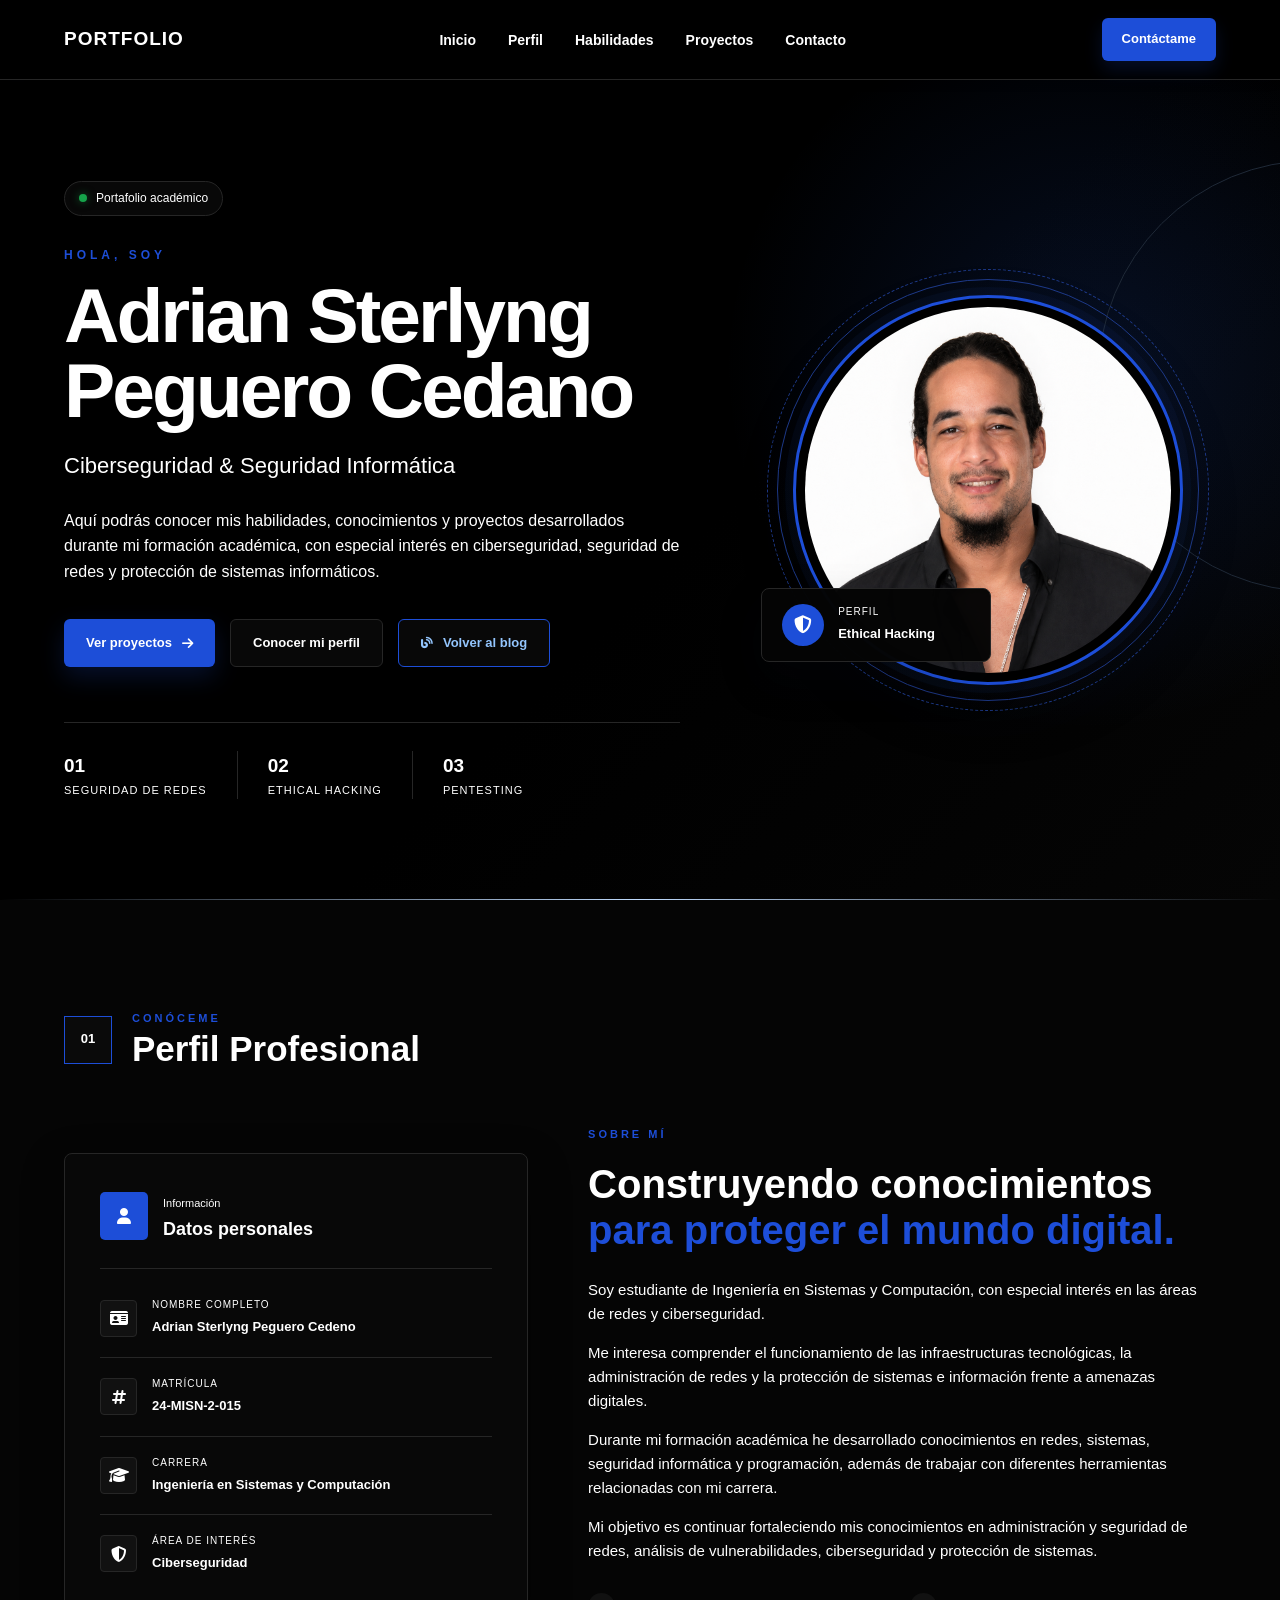
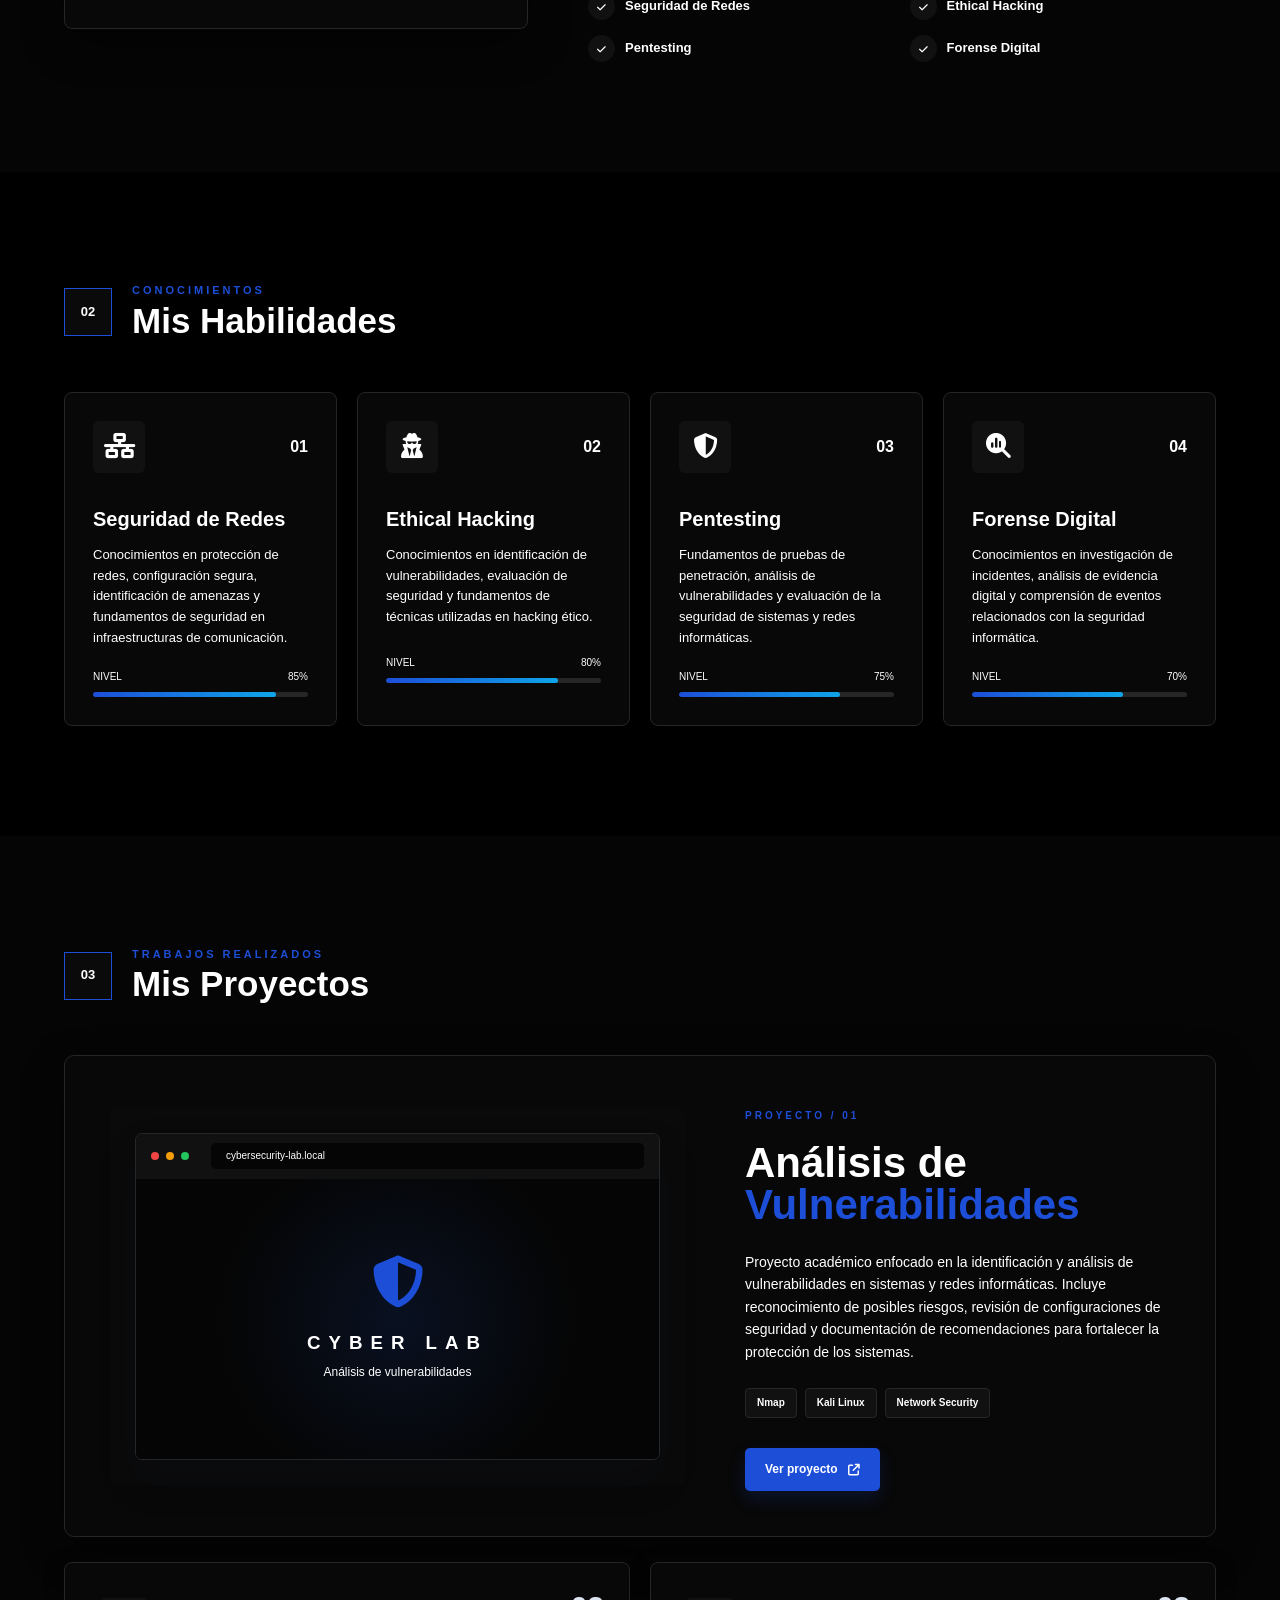
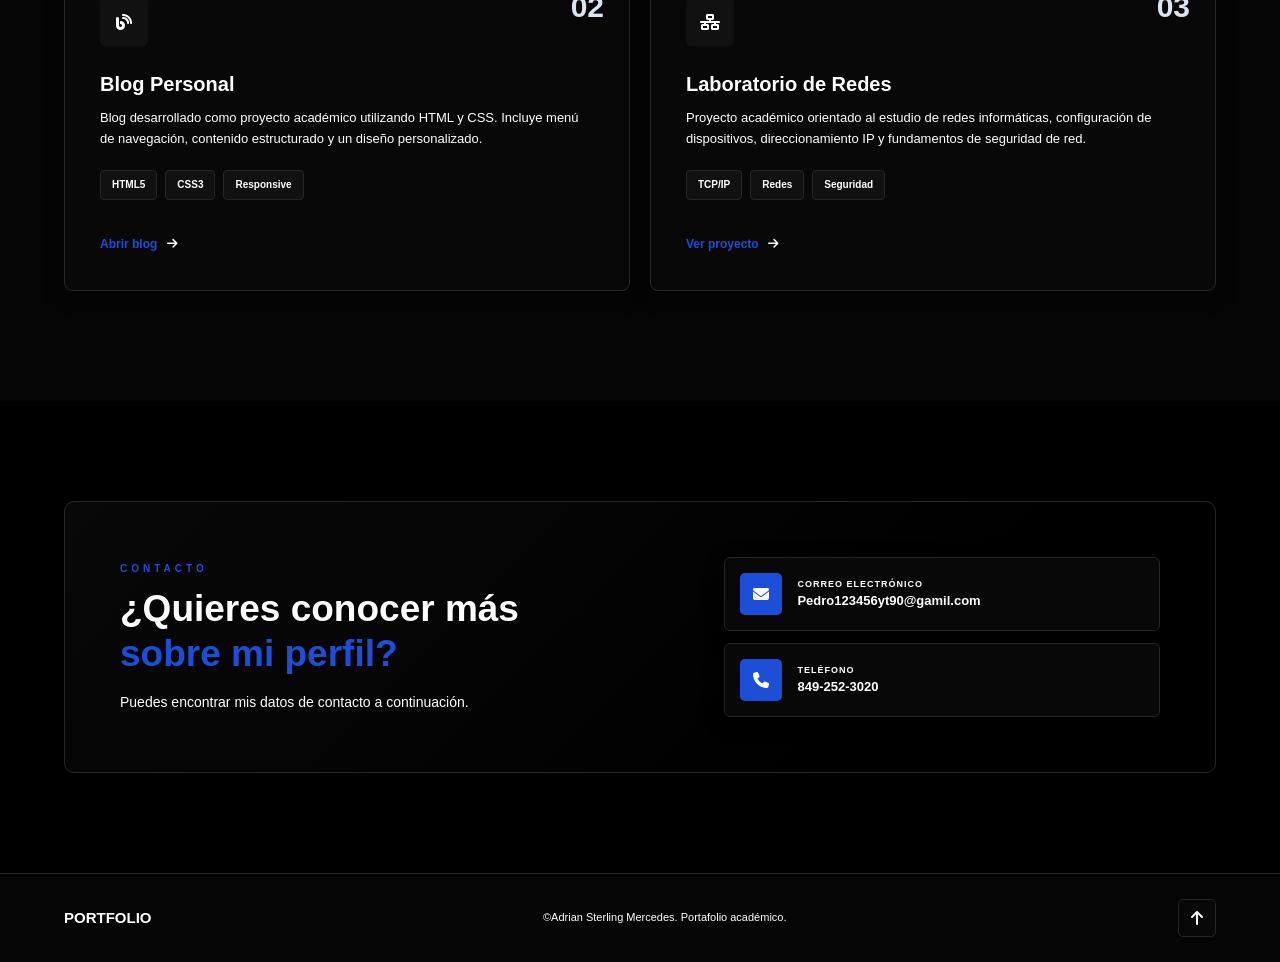
==== commit 2b753133: "Update print statement from 'Hello' to 'Goodbye'" ====
--- a/index.html
+++ b/index.html
@@ -175,13 +175,7 @@
                 </a>
 
 
-                <!--
-                    IMPORTANTE:
-                    AJUSTA LA RUTA SI TU CARPETA "blog"
-                    NO ESTÁ AL MISMO NIVEL QUE "portafolio".
-                -->
-
-         <a href="https://yudaymi.github.io/portafolio/blog/index.html"
+                <a href="https://yudaymi.github.io/portafolio/blog/index.html"
                    class="btn-blog">
 
                     <i class="fa-solid fa-blog"></i>
@@ -249,8 +243,8 @@
             <div class="image-frame">
 
 
-               <img src="img/adrian.png"
-     alt="Fotografía de Adrian Sterlyng peguero cedeno">
+                <img src="adrian.png"
+                     alt="Fotografía de Adrian Sterlyng Peguero Cedano">
 
                 <div class="image-tag">
 
@@ -412,7 +406,6 @@
                                 Matrícula
                             </span>
 
-                            <!-- CAMBIA TU MATRÍCULA -->
                             <strong>
                                 24-MISN-2-015
                             </strong>
@@ -1175,12 +1168,6 @@
 
 
 
-                <!--
-                    IMPORTANTE:
-                    AJUSTA LA RUTA SI TU CARPETA "blog"
-                    NO ESTÁ AL MISMO NIVEL QUE "portafolio".
-                -->
-
                 <a href="https://yudaymi.github.io/portafolio/blog/">
 
                     Abrir blog
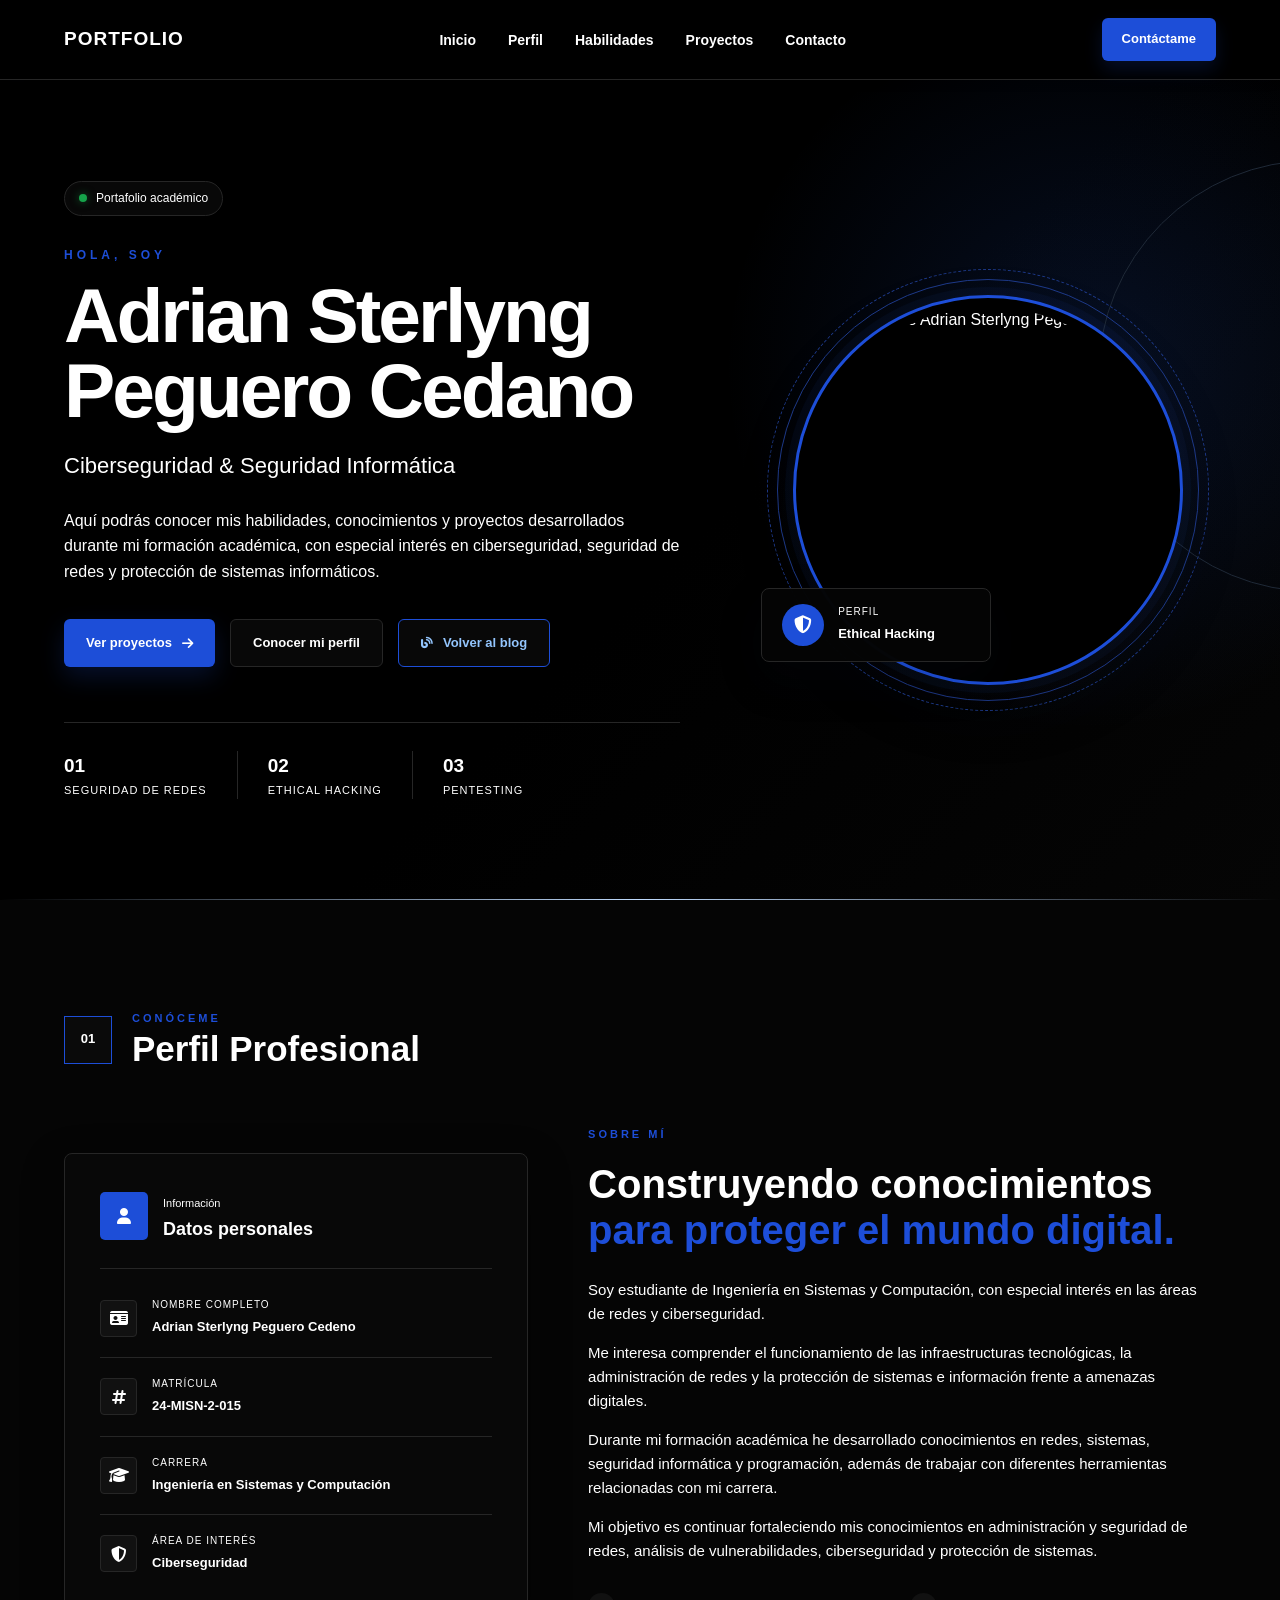
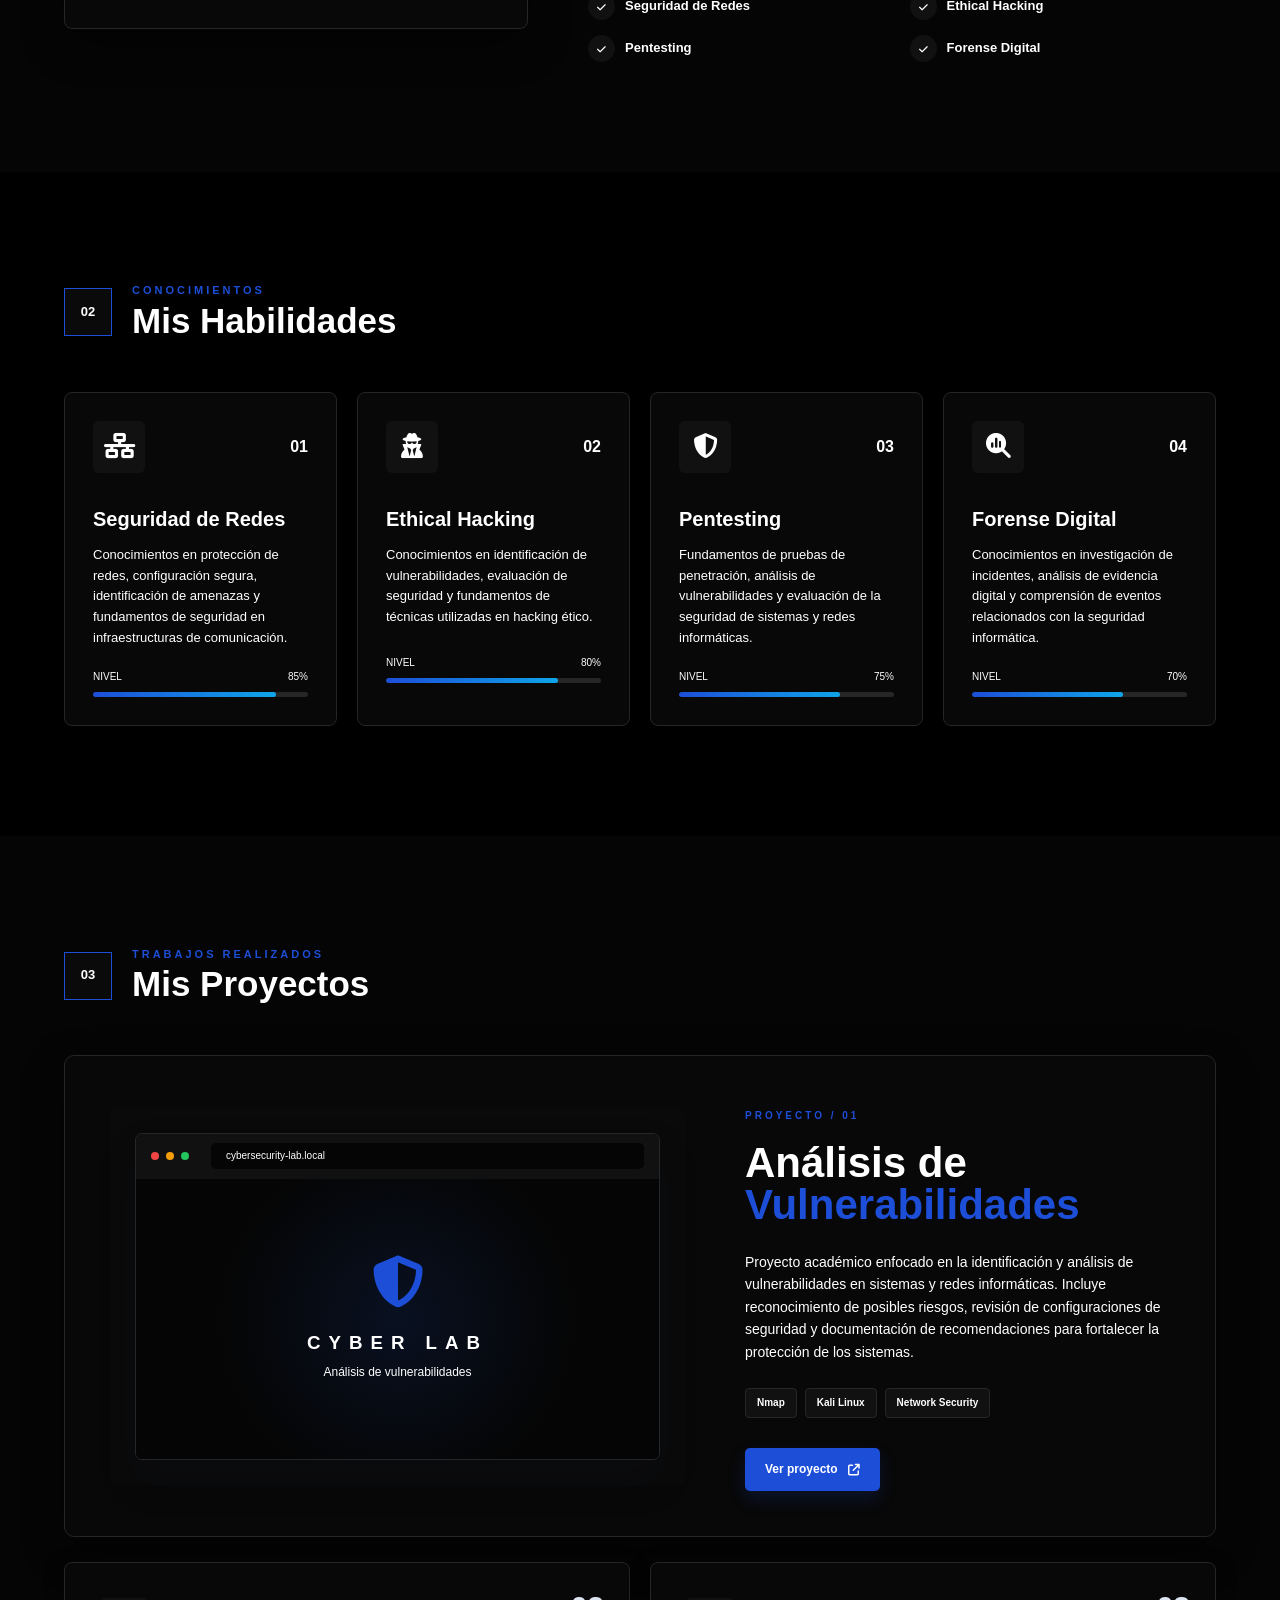
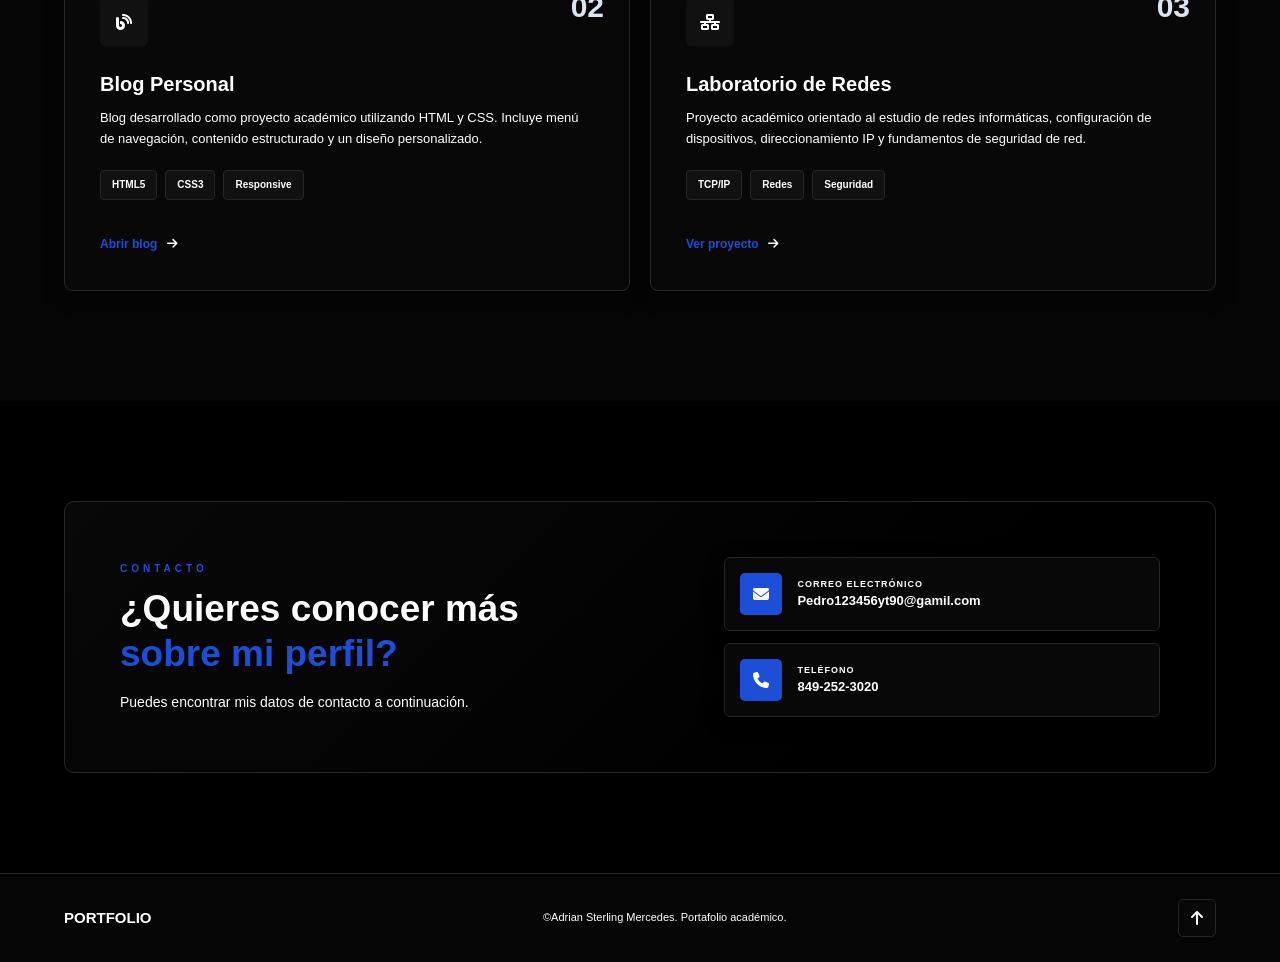
==== commit 657d5935: "Update print statement from 'Hello' to 'Goodbye'" ====
--- a/index.html
+++ b/index.html
@@ -243,7 +243,7 @@
             <div class="image-frame">
 
 
-                <img src="adrian.png"
+                <img src="portafolio/adrian.png"
                      alt="Fotografía de Adrian Sterlyng Peguero Cedano">
 
                 <div class="image-tag">
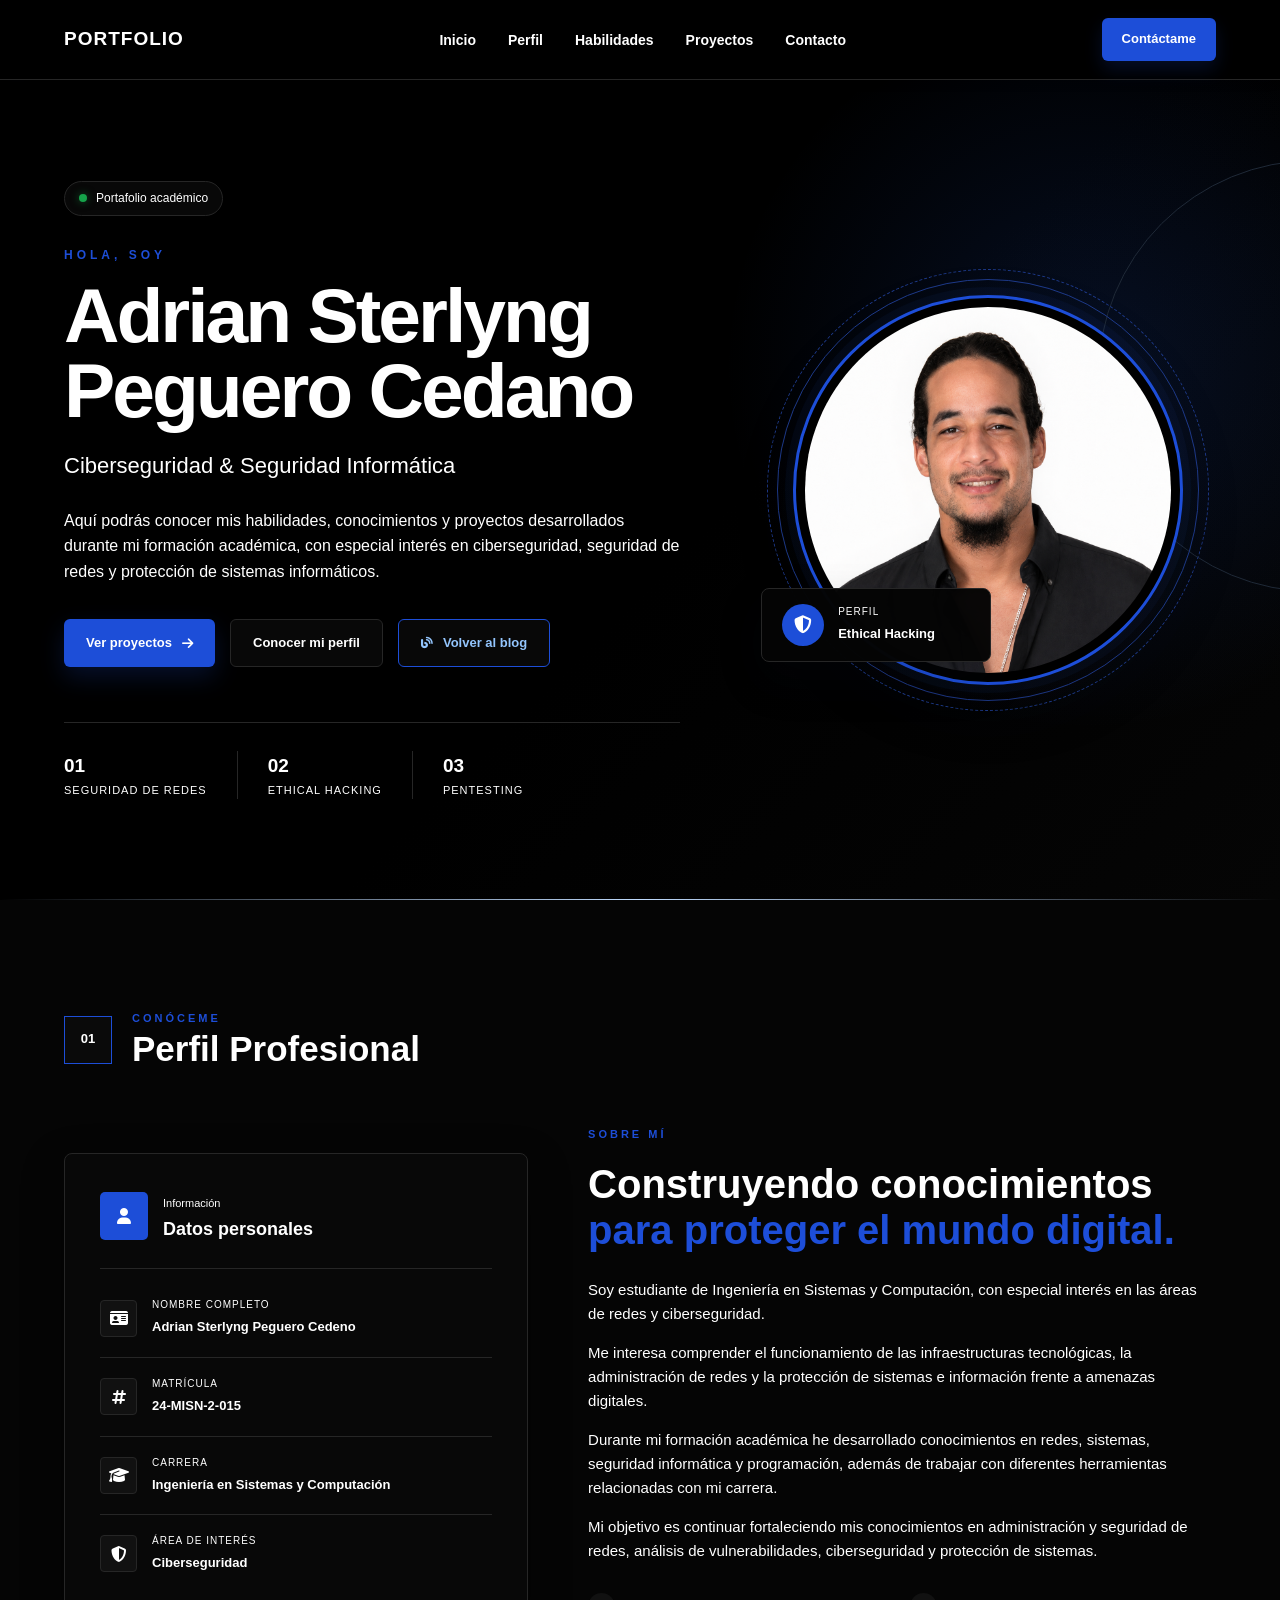
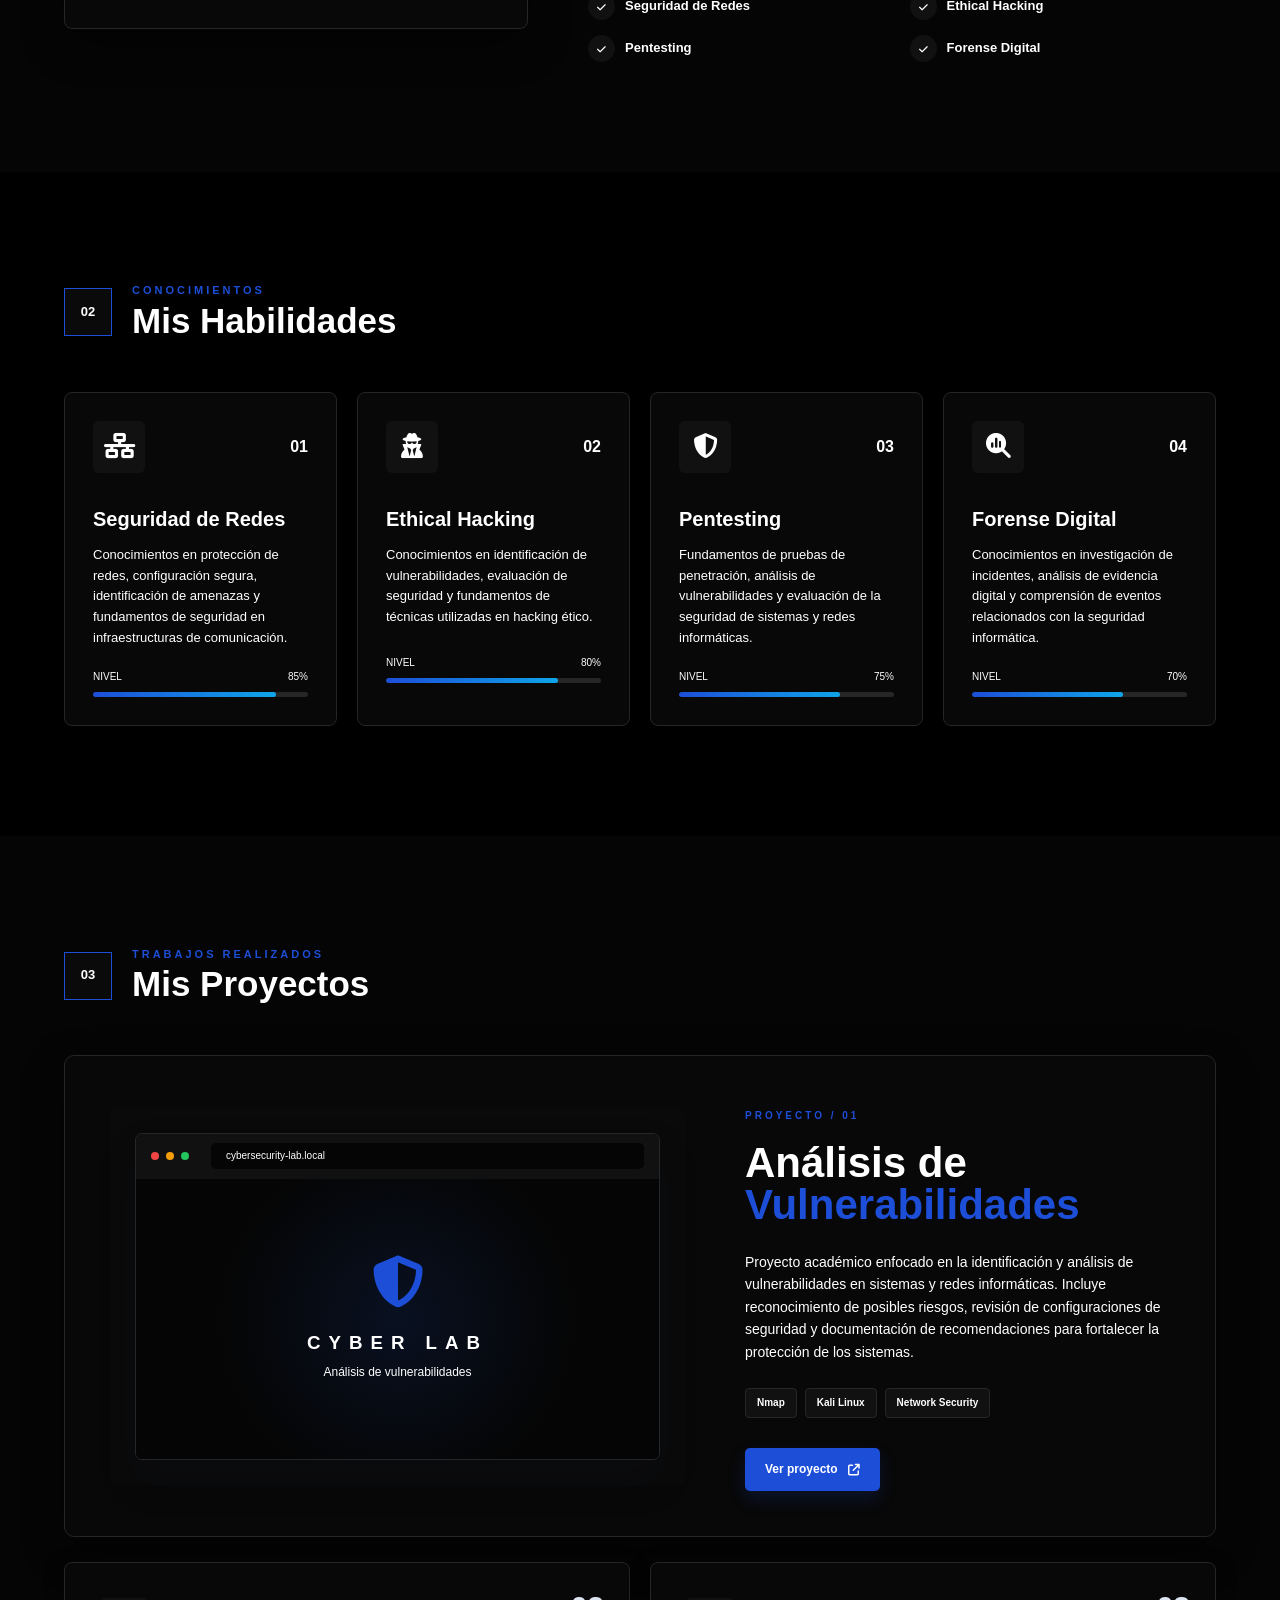
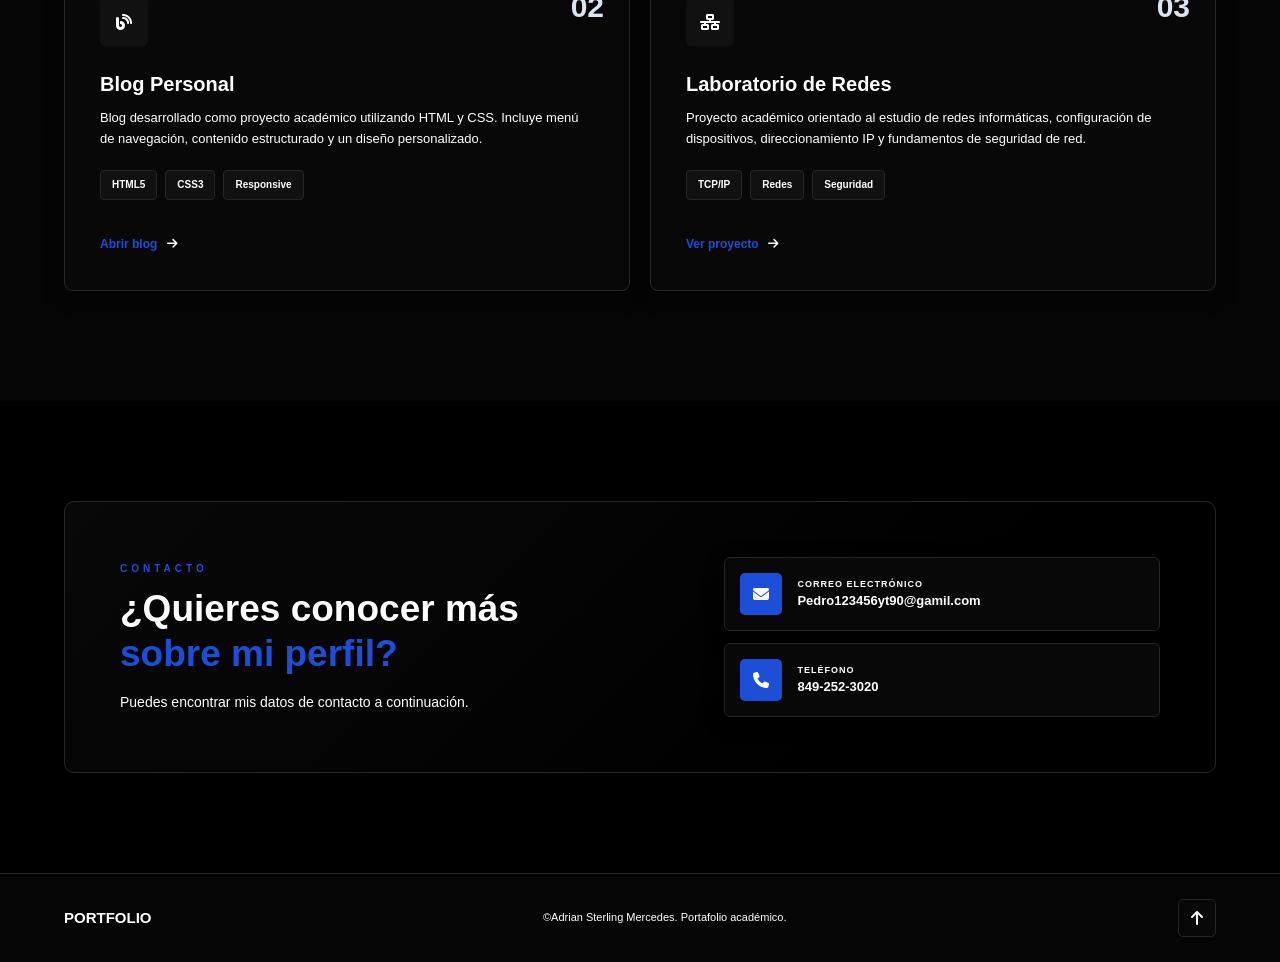
==== commit 6ec6b2cf: "Update index.html" ====
--- a/index.html
+++ b/index.html
@@ -243,7 +243,7 @@
             <div class="image-frame">
 
 
-                <img src="portafolio/adrian.png"
+                <img src="adrian.png"
                      alt="Fotografía de Adrian Sterlyng Peguero Cedano">
 
                 <div class="image-tag">
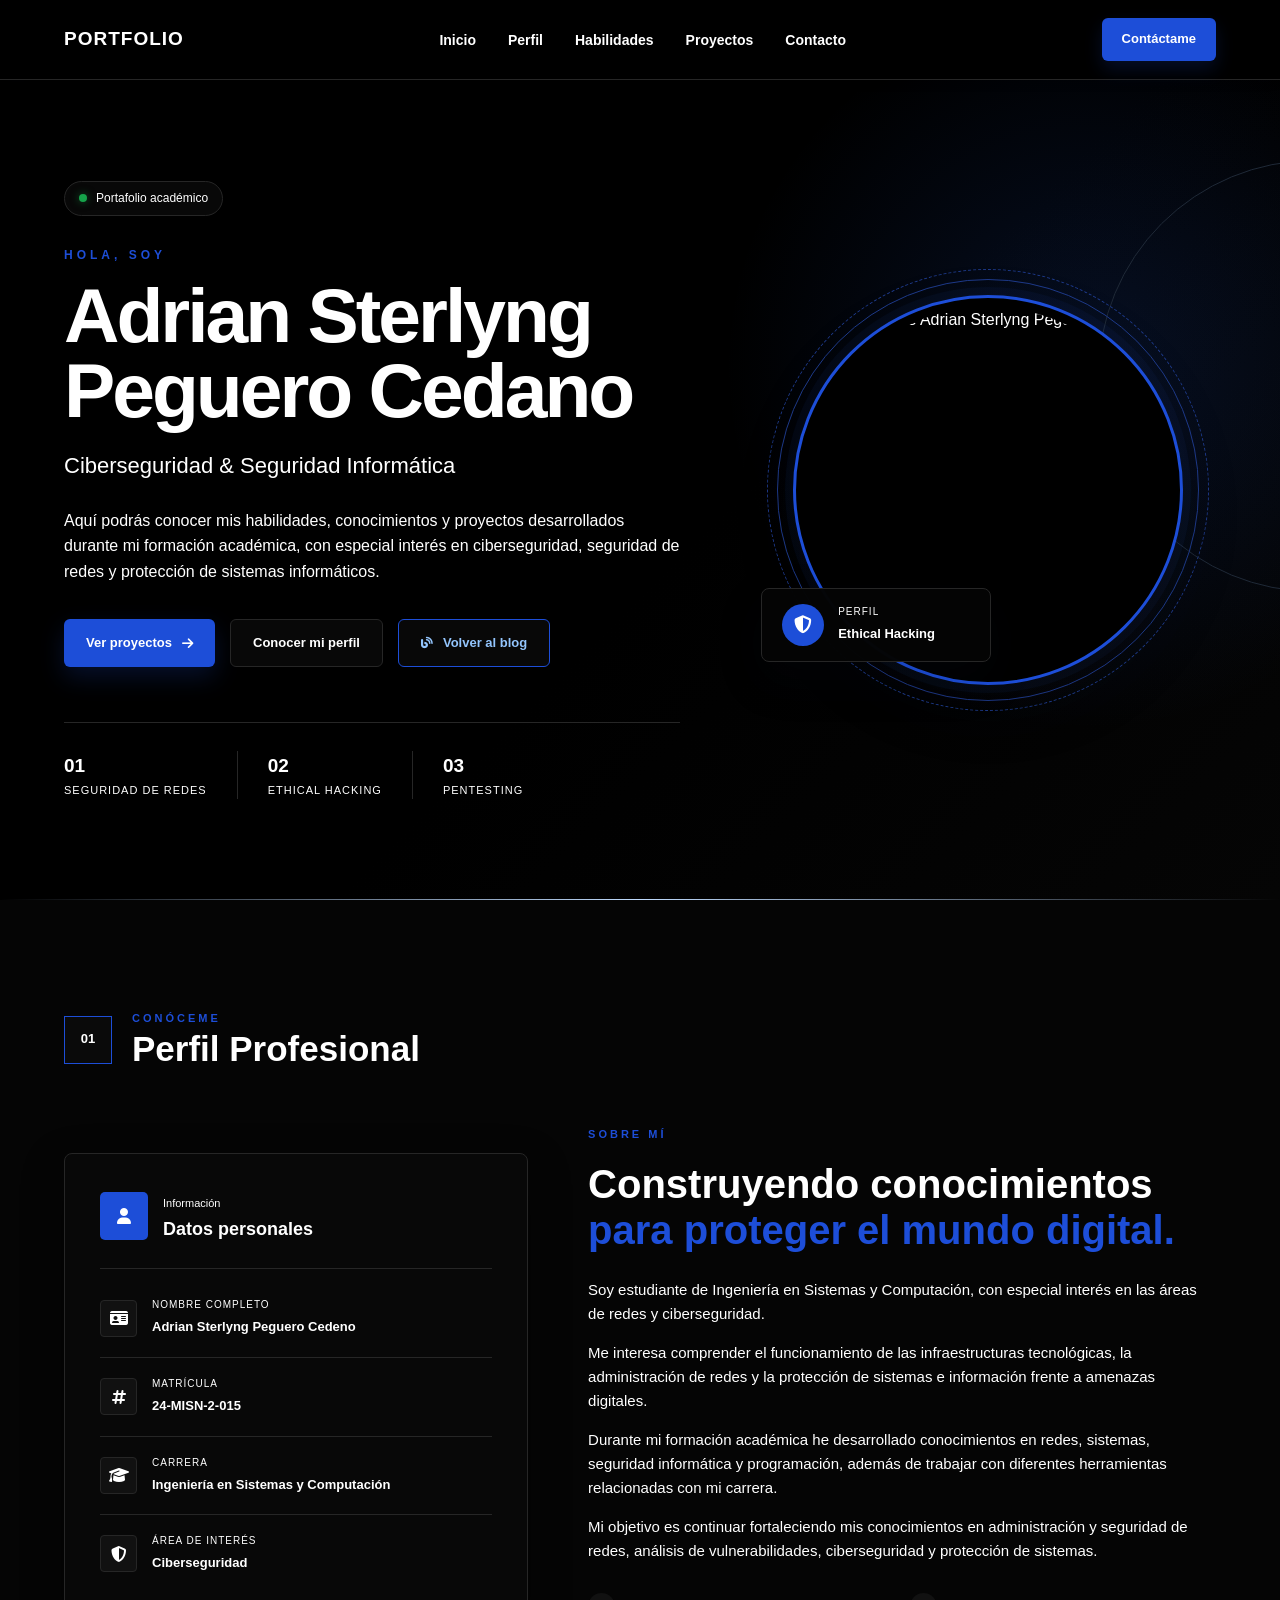
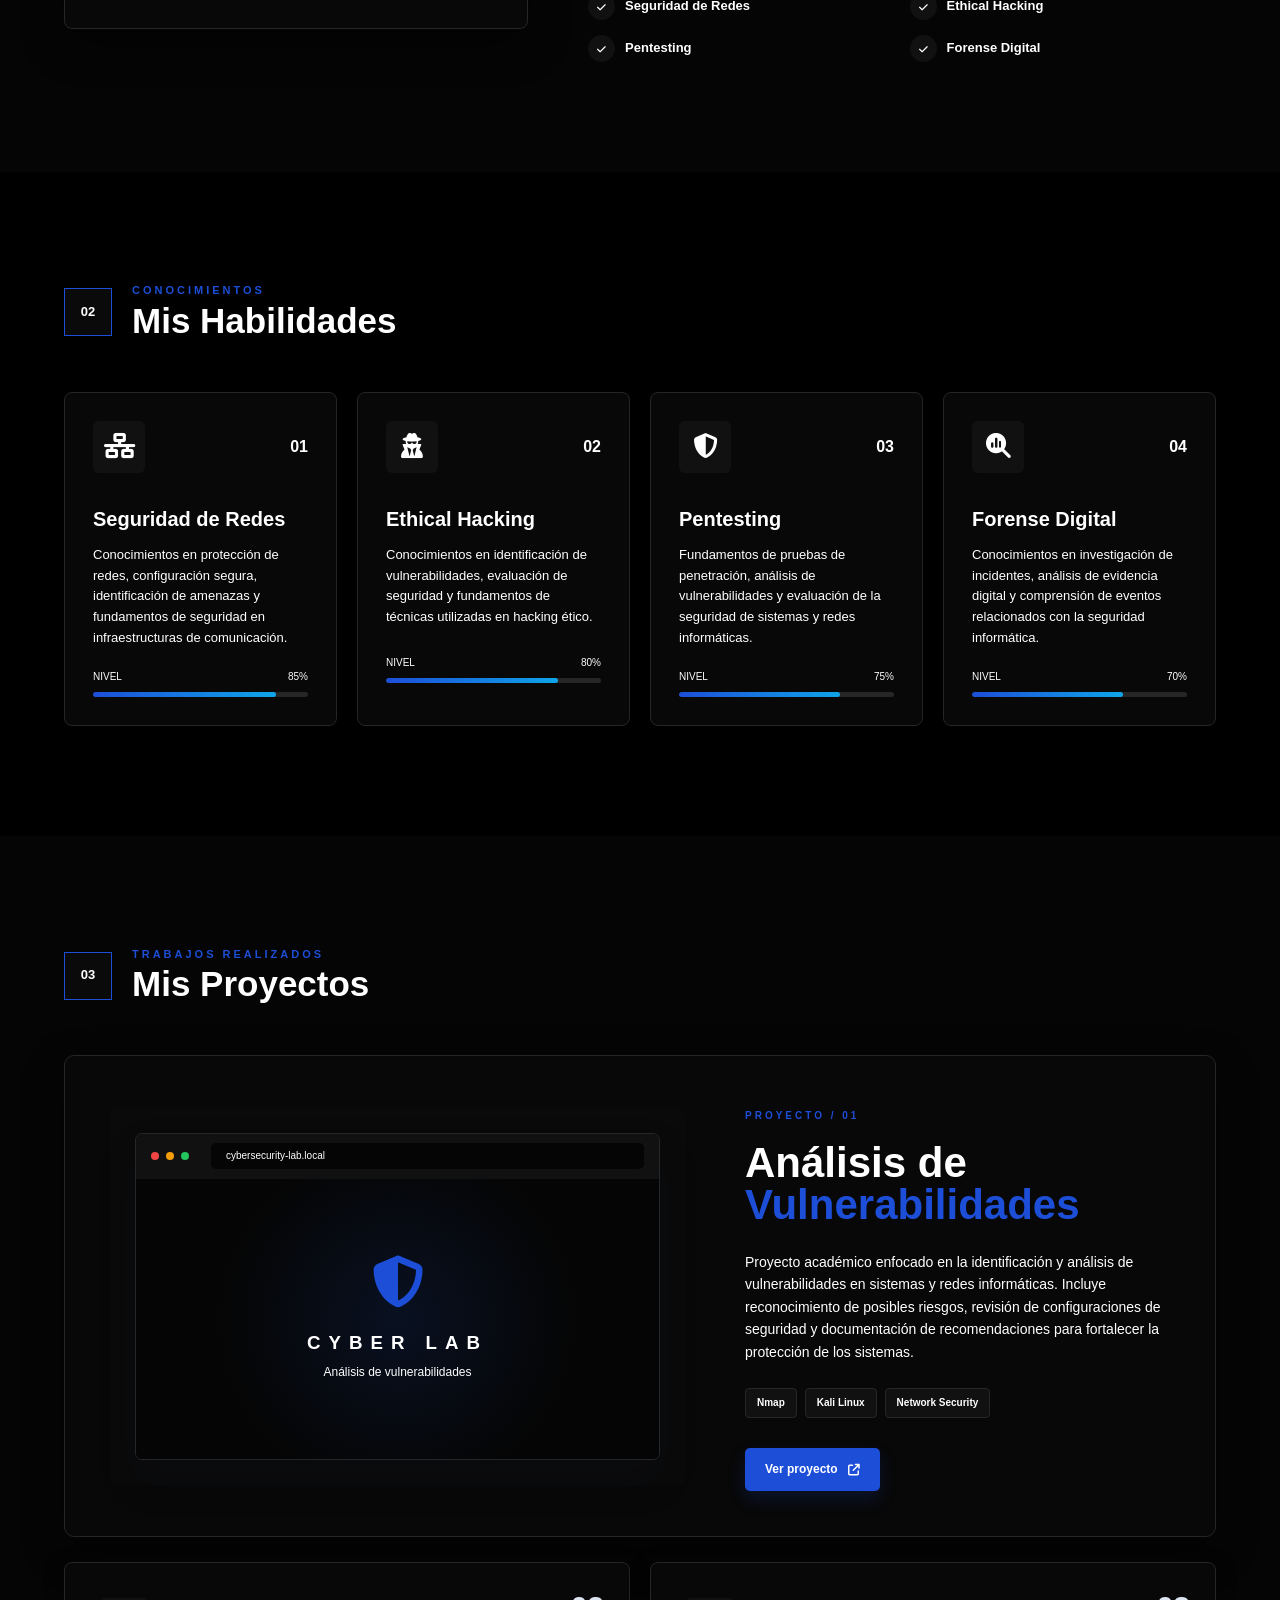
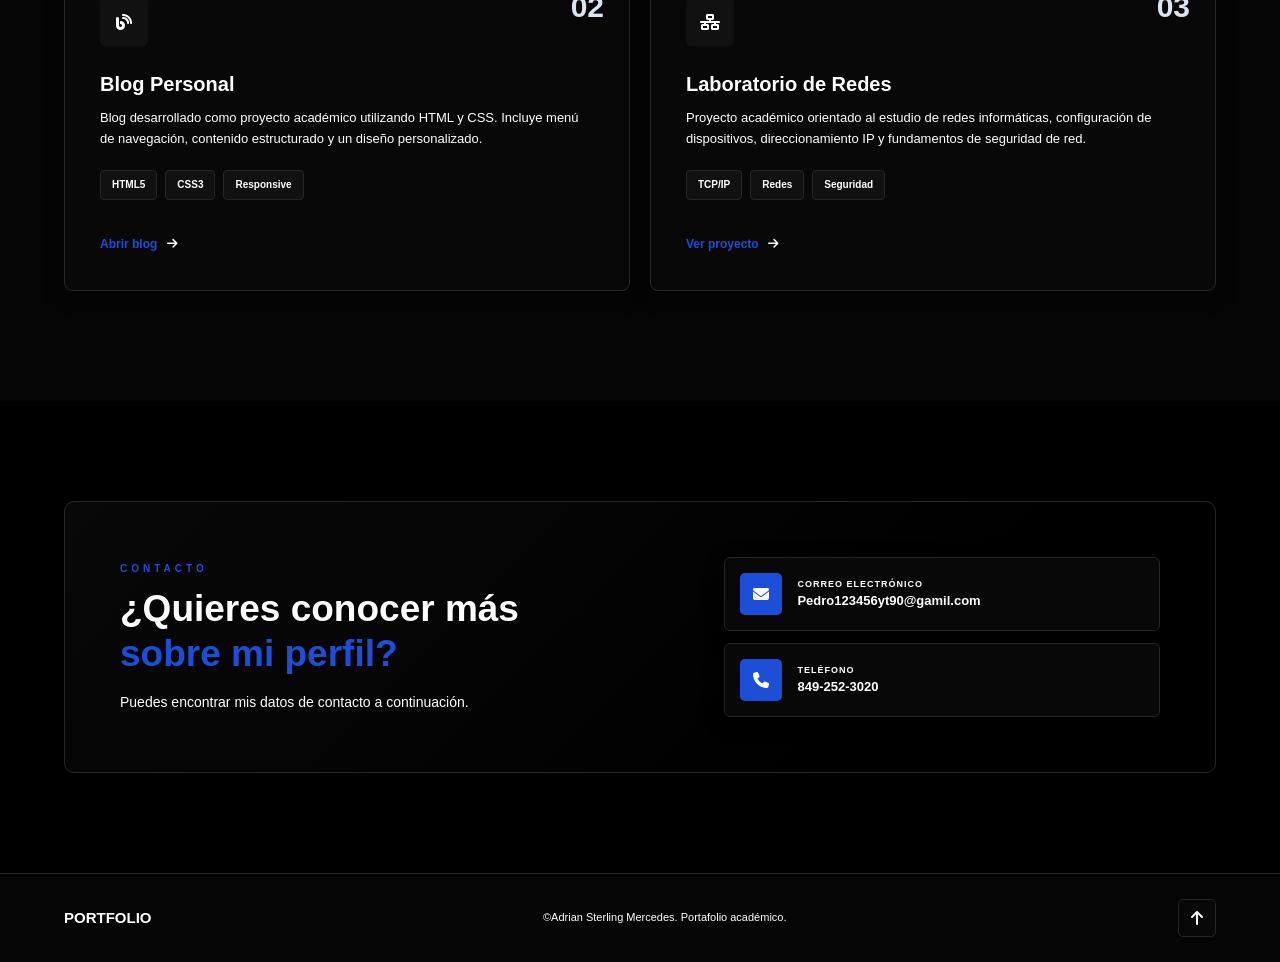
==== commit c506e9af: "Update print statement from 'Hello' to 'Goodbye'" ====
--- a/index.html
+++ b/index.html
@@ -243,7 +243,7 @@
             <div class="image-frame">
 
 
-                <img src="adrian.png"
+                <img src="img/adrian.png"
                      alt="Fotografía de Adrian Sterlyng Peguero Cedano">
 
                 <div class="image-tag">
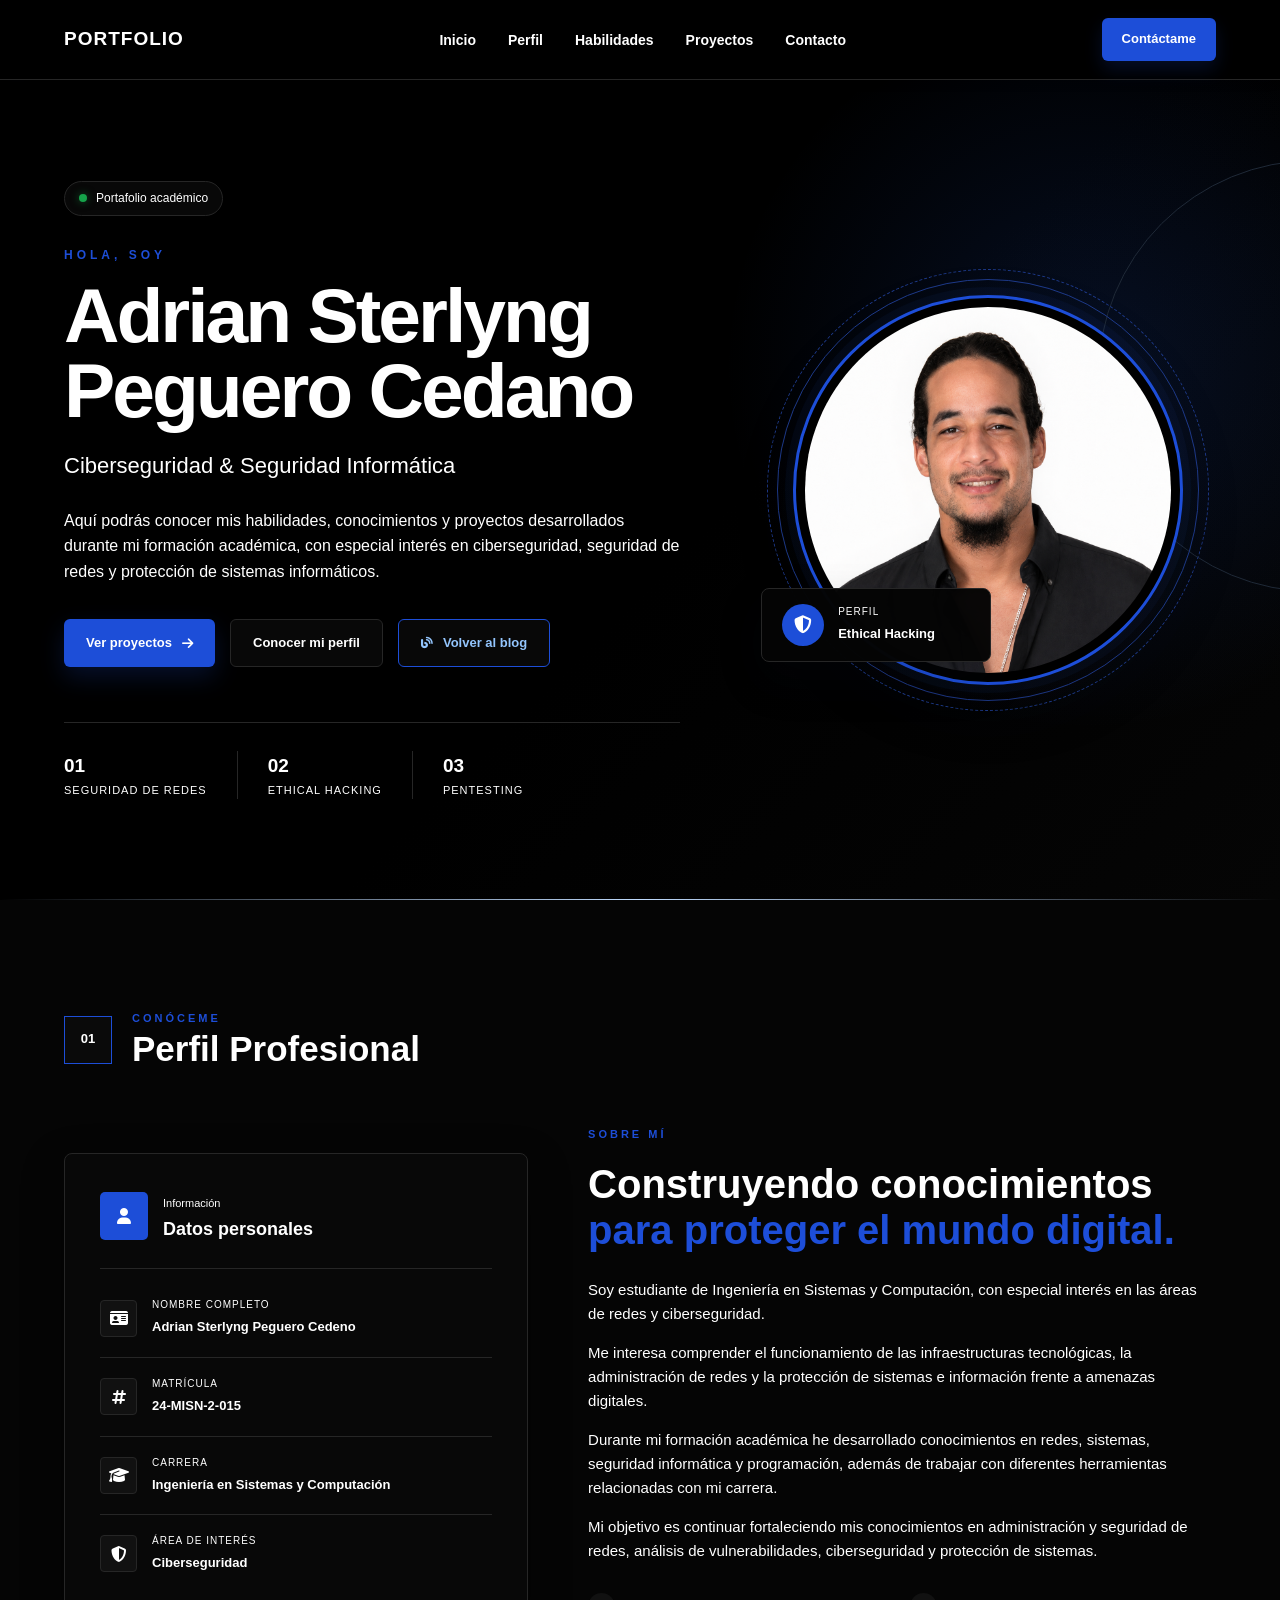
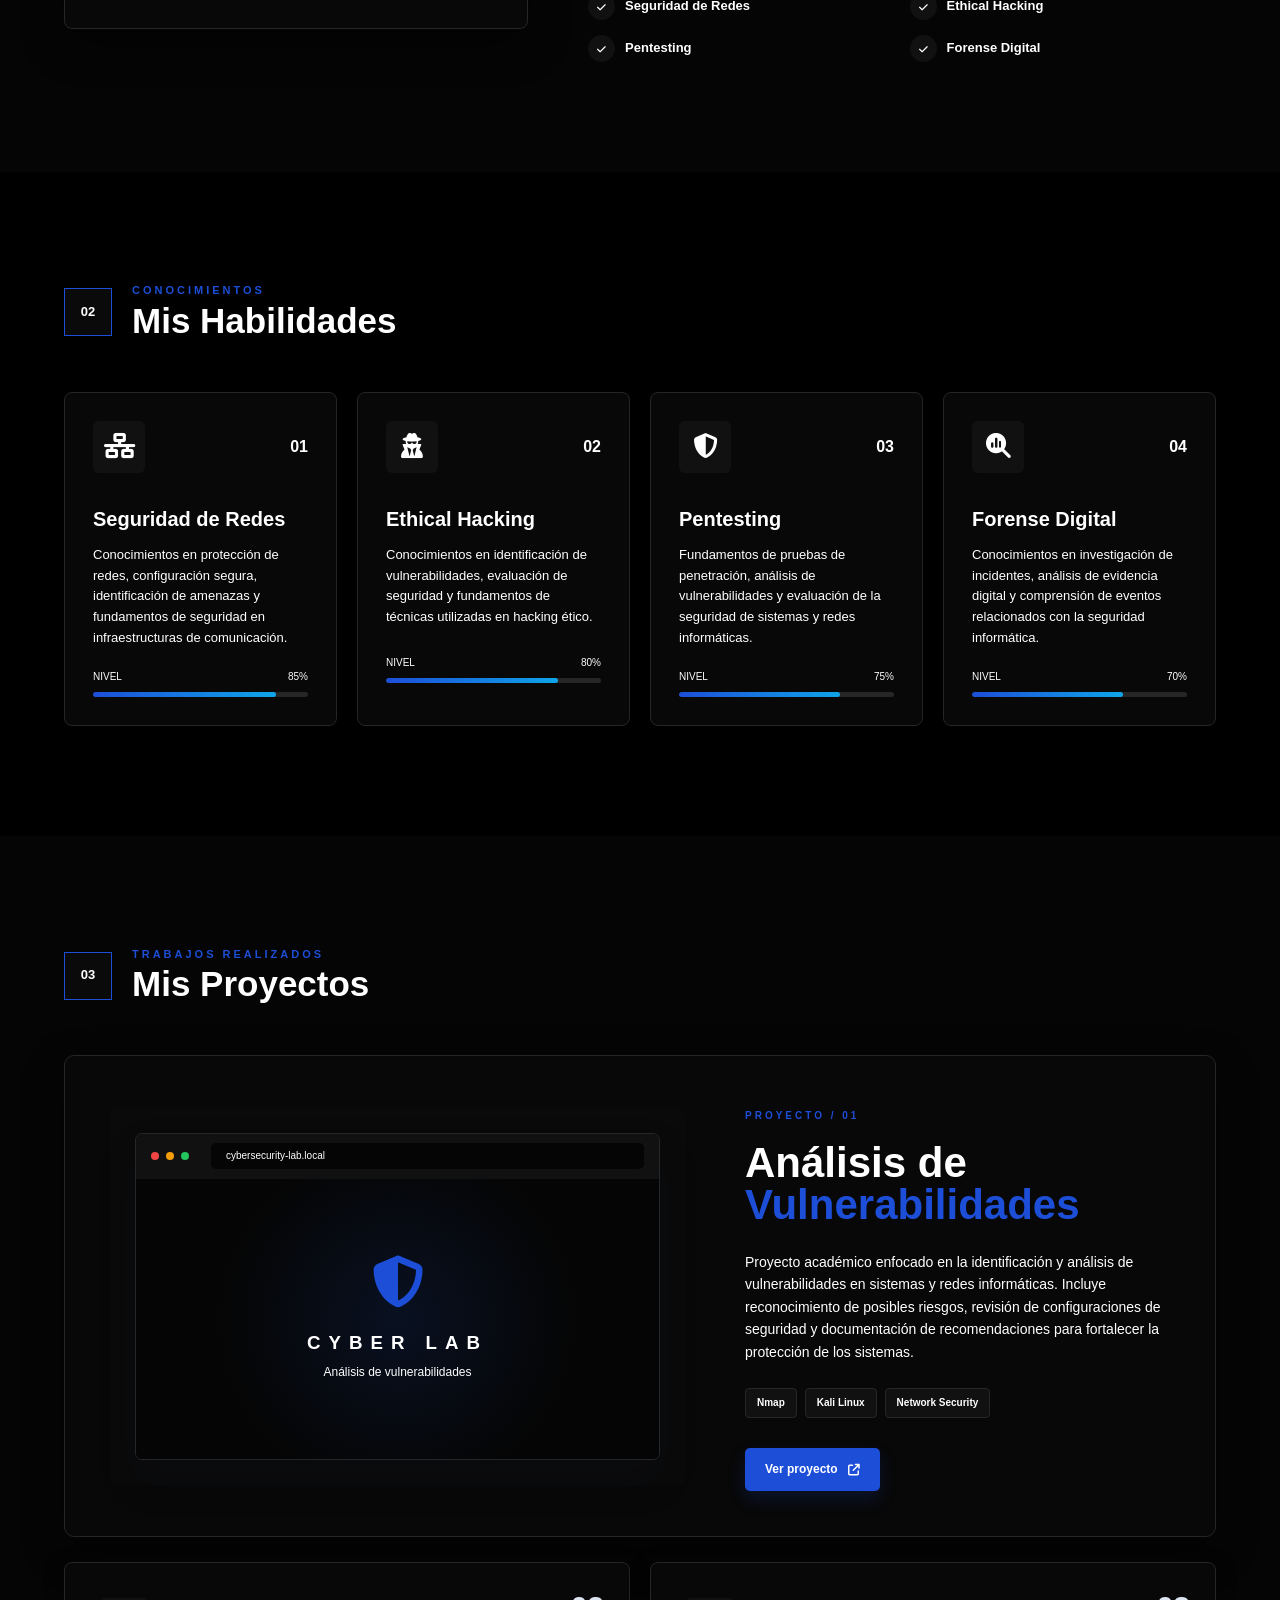
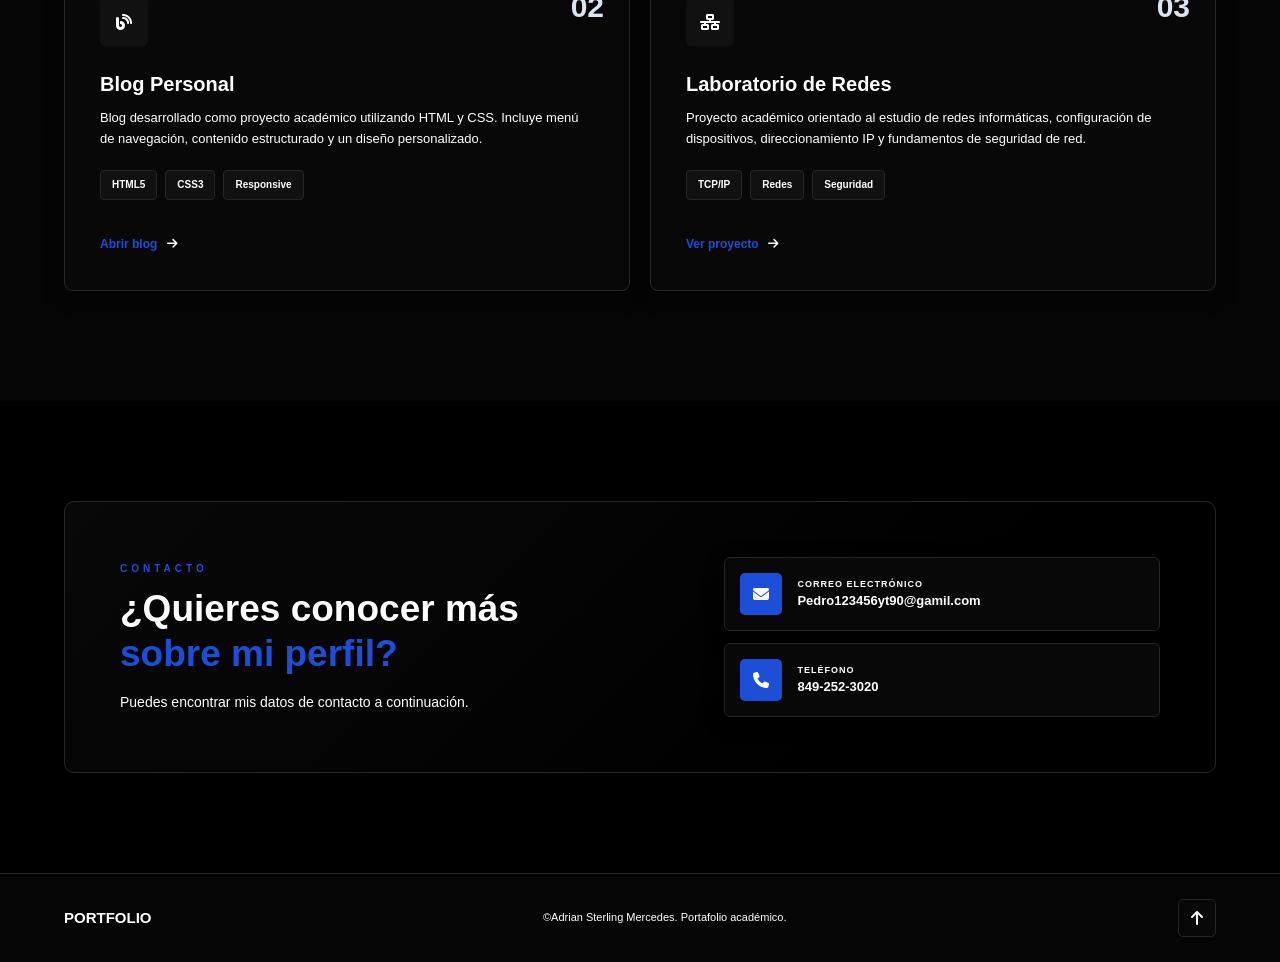
==== commit 6c2eacb0: "Update print statement from 'Hello' to 'Goodbye'" ====
--- a/index.html
+++ b/index.html
@@ -243,7 +243,7 @@
             <div class="image-frame">
 
 
-                <img src="img/adrian.png"
+                <img src="adrian.png"
                      alt="Fotografía de Adrian Sterlyng Peguero Cedano">
 
                 <div class="image-tag">
